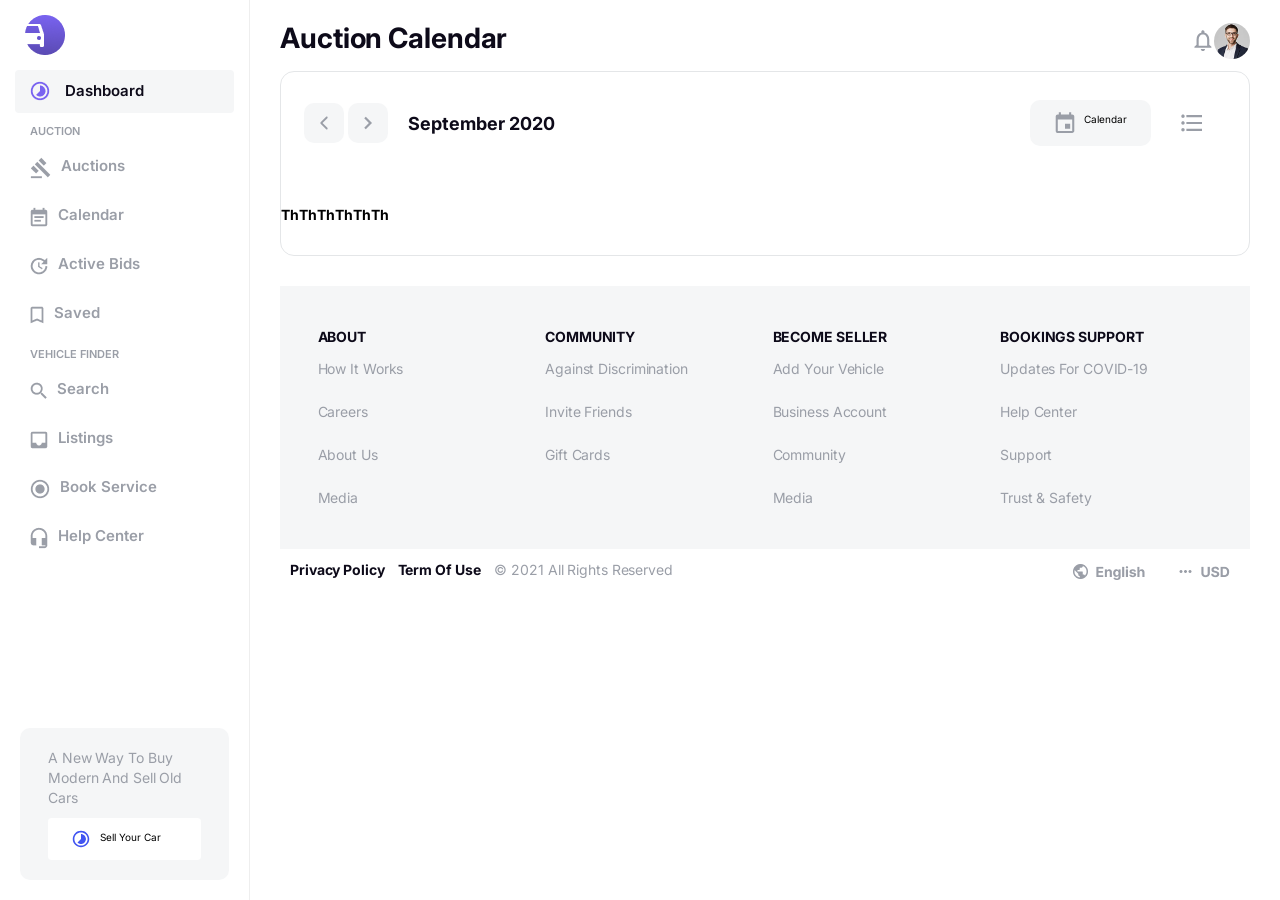
==== auction-calendar.html @ c1a76fe0 "update" ====
<!DOCTYPE html>
<html lang="en">
	<head>
		<meta charset="utf-8" />
		<meta content="width=device-width, initial-scale=1.0" name="viewport" />

		<title></title>
		<meta content="" name="description" />
		<meta content="" name="keywords" />

		<!-- Favicons -->
		<link href="assets/img/favicon.png" rel="icon" />
		<link href="assets/img/apple-touch-icon.png" rel="apple-touch-icon" />

		<!-- Google Fonts -->
		<link href="https://fonts.gstatic.com" rel="preconnect" />
		<link
			href="https://fonts.googleapis.com/css?family=Open+Sans:300,300i,400,400i,600,600i,700,700i|Nunito:300,300i,400,400i,600,600i,700,700i|Poppins:300,300i,400,400i,500,500i,600,600i,700,700i"
			rel="stylesheet"
		/>

		<!-- Vendor CSS Files -->
		<link href="assets/vendor/bootstrap/css/bootstrap.min.css" rel="stylesheet" />
		<link href="assets/vendor/bootstrap-icons/bootstrap-icons.css" rel="stylesheet" />
		<link rel="stylesheet" href="assets/css/utilities.css" />
		<link href="assets/css/style.css" rel="stylesheet" />
		<link rel="stylesheet" href="assets/css/calendar.css" />
		<link rel="stylesheet" href="assets/css/responsive.css" />
	</head>

	<body class="auction-calendar-page page">
		<!-- ======= sidebar ======= -->

		<aside id="sidebar" class="sidebar position-absolute">
			<button class="btn-close-sidebar">
				<svg class="icon icon-clear"><use xlink:href="assets/img/icons.svg#icon-clear"></use></svg>
			</button>
			<ul class="sidebar-nav" id="sidebar-nav">
				<li class="nav-item">
					<img class="mb-3 ms-3" src="assets/img/logo.png" alt="" />
				</li>

				<li class="nav-item">
					<a class="nav-link" href="index.html">
						<img src="assets/img/1.png" alt="" />
						<span class="dashBoard">Dashboard</span>
					</a>
				</li>
				<!-- End Dashboard Nav -->

				<li class="nav-heading">Auction</li>

				<li class="nav-item">
					<a
						class="nav-link collapsed"
						data-bs-target="#components-nav"
						data-bs-toggle="collapse"
						href="#"
					>
						<i><img src="assets/img/2.png" alt="" /></i><span>Auctions</span>
					</a>
				</li>
				<!-- End Components Nav -->

				<li class="nav-item">
					<a
						class="nav-link collapsed"
						data-bs-target="#forms-nav"
						data-bs-toggle="collapse"
						href="#"
					>
						<i><img src="assets/img/3.png" alt="" /></i><span>calendar</span>
					</a>
				</li>
				<!-- End Forms Nav -->

				<li class="nav-item">
					<a
						class="nav-link collapsed"
						data-bs-target="#tables-nav"
						data-bs-toggle="collapse"
						href="#"
					>
						<i><img src="assets/img/4.png" alt="" /></i><span>Active Bids</span>
					</a>
				</li>
				<!-- End Tables Nav -->

				<li class="nav-item">
					<a
						class="nav-link collapsed"
						data-bs-target="#icons-nav"
						data-bs-toggle="collapse"
						href="#"
					>
						<i><img src="assets/img/5.png" alt="" /></i><span>Saved</span>
					</a>
				</li>
				<!-- End Icons Nav -->

				<li class="nav-heading">Vehicle finder</li>

				<li class="nav-item">
					<a class="nav-link collapsed" href="">
						<i><img src="assets/img/6.png" alt="" /></i>
						<span>Search </span>
					</a>
				</li>
				<!-- End Profile Page Nav -->

				<li class="nav-item">
					<a class="nav-link collapsed" href="">
						<i><img src="assets/img/8.png" alt="" /></i>
						<span>Listings</span>
					</a>
				</li>
				<!-- End Listing Page Nav -->

				<li class="nav-item">
					<a class="nav-link collapsed" href="">
						<i><img src="assets/img/9.png" alt="" /></i>
						<span>Book Service</span>
					</a>
				</li>
				<!-- End Book Service Page Nav -->

				<li class="nav-item">
					<a class="nav-link collapsed" href="">
						<i><img src="assets/img/10.png" alt="" /></i>
						<span>Help Center</span>
					</a>
				</li>
				<!-- End Register Page Nav -->
			</ul>

			<div class="sell-car-box">
				<p class="text">A new way to buy modern and sell old cars</p>
				<a href="#" class="btn btn-sell-car d-flex">
					<svg class="icon"><use xlink:href="assets/img/icons.svg#icon-icon"></use></svg>
					<span>sell your car</span>
				</a>
			</div>
		</aside>
		<!-- End Sidebar-->

		<main id="main" class="main">
			<div class="pagetitle d-flex justify-content-between align-items-center">
				<div>
					<h1>Auction Calendar</h1>
				</div>

				<div class="d-flex align-items-center">
					<div class="notification">
						<svg class="icon">
							<use xlink:href="assets/img/icons.svg#icon-Bell-Icon"></use>
						</svg>
						<span class=""></span>
					</div>
					<div class="Profile">
						<img src="assets/img/profile-img.jpg" alt="" />
					</div>
				</div>
			</div>
			<!-- End Page Title -->

			<!-- auction calendar -->
			<section class="auction-calendar calendar">
				<!-- calendar header -->
				<div class="calendar-header flex-between">
					<div class="calendar-header-left d-flex align-items-center gx-3">
						<div class="switch-months-btns">
							<button class="btn btn-swith-months">
								<svg class="icon">
									<use xlink:href="assets/img/icons.svg#icon-chevron-left"></use>
								</svg>
							</button>
							<button class="btn btn-swith-months">
								<svg class="icon">
									<use xlink:href="assets/img/icons.svg#icon-cheveron-right"></use>
								</svg>
							</button>
						</div>
						<div class="month-name">September <span class="year">2020</span></div>
					</div>

					<div class="calendar-header-right d-flex align-items-center">
						<button class="btn btn-switch-calendar d-flex">
							<svg class="icon">
								<use xlink:href="assets/img/icons.svg#icon-calendar"></use>
							</svg>
							<span>calendar</span>
						</button>
						<button class="btn btn-list">
							<svg class="icon">
								<use xlink:href="assets/img/icons.svg#icon-list"></use>
							</svg>
						</button>
					</div>
				</div>
				<!-- calendar body -->
				<div class="calendar-list px-5 d-none">
					<!-- nav -->
					<div
						class="calendar-item calendar-nav d-flex justify-content-between align-items-center py-5"
					>
						<div class="calendar-search first-col">
							<form action="#" class="form">
								<button class="btn">
									<svg class="icon icon-search1">
										<use xlink:href="assets/img/icons.svg#icon-search"></use>
									</svg>
								</button>
								<input type="text" placeholder="Type to search ..." class="input" />
							</form>
						</div>
						<div class="calendar-state d-flex align-items-center">
							<div class="arrow-btns d-flex flex-column align-items-center">
								<button class="btn">
									<svg class="icon icon-keyboard_arrow_up">
										<use xlink:href="assets/img/icons.svg#icon-keyboard_arrow_up"></use>
									</svg>
								</button>
								<button class="btn">
									<svg class="icon icon-keyboard_arrow_up">
										<use xlink:href="assets/img/icons.svg#icon-keyboard_arrow_down"></use>
									</svg>
								</button>
							</div>
							<span>State</span>
						</div>

						<div class="calendar-state d-flex align-items-center">
							<div class="arrow-btns d-flex flex-column align-items-center">
								<button class="btn">
									<svg class="icon icon-keyboard_arrow_up">
										<use xlink:href="assets/img/icons.svg#icon-keyboard_arrow_up"></use>
									</svg>
								</button>
								<button class="btn">
									<svg class="icon icon-keyboard_arrow_up">
										<use xlink:href="assets/img/icons.svg#icon-keyboard_arrow_down"></use>
									</svg>
								</button>
							</div>
							<span>Region</span>
						</div>

						<div class="calendar-state d-flex align-items-center">
							<div class="arrow-btns d-flex flex-column align-items-center">
								<button class="btn">
									<svg class="icon icon-keyboard_arrow_up">
										<use xlink:href="assets/img/icons.svg#icon-keyboard_arrow_up"></use>
									</svg>
								</button>
								<button class="btn">
									<svg class="icon icon-keyboard_arrow_up">
										<use xlink:href="assets/img/icons.svg#icon-keyboard_arrow_down"></use>
									</svg>
								</button>
							</div>
							<span>Vehicles</span>
						</div>

						<div class="calendar-state d-flex align-items-center">
							<div class="arrow-btns d-flex flex-column align-items-center">
								<button class="btn">
									<svg class="icon icon-keyboard_arrow_up">
										<use xlink:href="assets/img/icons.svg#icon-keyboard_arrow_up"></use>
									</svg>
								</button>
								<button class="btn">
									<svg class="icon icon-keyboard_arrow_up">
										<use xlink:href="assets/img/icons.svg#icon-keyboard_arrow_down"></use>
									</svg>
								</button>
							</div>
							<span>Time</span>
						</div>

						<div class="calendar-state d-flex align-items-center">
							<div class="arrow-btns d-flex flex-column align-items-center">
								<button class="btn">
									<svg class="icon icon-keyboard_arrow_up">
										<use xlink:href="assets/img/icons.svg#icon-keyboard_arrow_up"></use>
									</svg>
								</button>
								<button class="btn">
									<svg class="icon icon-keyboard_arrow_up">
										<use xlink:href="assets/img/icons.svg#icon-keyboard_arrow_down"></use>
									</svg>
								</button>
							</div>
							<span>date</span>
						</div>

						<div class="calendar-state d-flex align-items-center">
							<div class="arrow-btns d-flex flex-column align-items-center">
								<button class="btn">
									<svg class="icon icon-keyboard_arrow_up">
										<use xlink:href="assets/img/icons.svg#icon-keyboard_arrow_up"></use>
									</svg>
								</button>
								<button class="btn">
									<svg class="icon icon-keyboard_arrow_up">
										<use xlink:href="assets/img/icons.svg#icon-keyboard_arrow_down"></use>
									</svg>
								</button>
							</div>
							<span>Status</span>
						</div>
					</div>

					<!-- item -->
					<div class="calendar-item d-flex justify-content-between align-items-center py-5">
						<div class="calendar-title first-col">Hartford</div>
						<div class="calendar-state">CT</div>
						<div class="calendar-region">New England</div>
						<div class="calendar-vehicles">132 Vehicles</div>
						<div class="calendar-time">10:00 Pm GST</div>
						<div class="calendar-date">01/18/2021</div>
						<div class="calendar-status">
							<span>Past</span>
							<button class="btn btn-dots">
								<svg class="icon icon-dots-three-horizontal">
									<use xlink:href="assets/img/icons.svg#icon-dots-three-horizontal"></use>
								</svg>
							</button>
						</div>
					</div>
					<!-- item -->
					<div class="calendar-item d-flex justify-content-between align-items-center py-5">
						<div class="calendar-title first-col">Washington</div>
						<div class="calendar-state">DC</div>
						<div class="calendar-region">Mid Atlantic</div>
						<div class="calendar-vehicles">456 Vehicles</div>
						<div class="calendar-time">10:00 Pm GST</div>
						<div class="calendar-date">01/21/2021</div>
						<div class="calendar-status">
							<span>Past</span>
							<button class="btn btn-dots">
								<svg class="icon icon-dots-three-horizontal">
									<use xlink:href="assets/img/icons.svg#icon-dots-three-horizontal"></use>
								</svg>
							</button>
						</div>
					</div>

					<!-- item -->
					<div class="calendar-item d-flex justify-content-between align-items-center py-5">
						<div class="calendar-title first-col">Seaford</div>
						<div class="calendar-state">DE</div>
						<div class="calendar-region">Mid Atlantic</div>
						<div class="calendar-vehicles">45 Vehicles</div>
						<div class="calendar-time">10:00 Pm GST</div>
						<div class="calendar-date">01/22/2021</div>
						<div class="calendar-status">
							<span>live</span>
							<button class="btn btn-dots">
								<svg class="icon icon-dots-three-horizontal">
									<use xlink:href="assets/img/icons.svg#icon-dots-three-horizontal"></use>
								</svg>
							</button>
						</div>
					</div>

					<!-- item -->
					<div class="calendar-item d-flex justify-content-between align-items-center py-5">
						<div class="calendar-title first-col">Miami North</div>
						<div class="calendar-state">FL</div>
						<div class="calendar-region">Florida South</div>
						<div class="calendar-vehicles">189 Vehicles</div>
						<div class="calendar-time">10:00 Pm GST</div>
						<div class="calendar-date">01/23/2021</div>
						<div class="calendar-status">
							<span>upcoming</span>
							<button class="btn btn-dots">
								<svg class="icon icon-dots-three-horizontal">
									<use xlink:href="assets/img/icons.svg#icon-dots-three-horizontal"></use>
								</svg>
							</button>
						</div>
					</div>

					<!-- item -->
					<div class="calendar-item d-flex justify-content-between align-items-center py-5">
						<div class="calendar-title first-col">Ocala</div>
						<div class="calendar-state">FL</div>
						<div class="calendar-region">Florida South</div>
						<div class="calendar-vehicles">189 Vehicles</div>
						<div class="calendar-time">10:00 Pm GST</div>
						<div class="calendar-date">01/23/2021</div>
						<div class="calendar-status">
							<span>upcoming</span>
							<button class="btn btn-dots">
								<svg class="icon icon-dots-three-horizontal">
									<use xlink:href="assets/img/icons.svg#icon-dots-three-horizontal"></use>
								</svg>
							</button>
						</div>
					</div>

					<!-- item -->
					<div class="calendar-item d-flex justify-content-between align-items-center py-5">
						<div class="calendar-title first-col">Atlanta South</div>
						<div class="calendar-state">GA</div>
						<div class="calendar-region">Georgia East</div>
						<div class="calendar-vehicles">174 Vehicles</div>
						<div class="calendar-time">10:00 Pm GST</div>
						<div class="calendar-date">01/23/2021</div>
						<div class="calendar-status">
							<span>upcoming</span>
							<button class="btn btn-dots">
								<svg class="icon icon-dots-three-horizontal">
									<use xlink:href="assets/img/icons.svg#icon-dots-three-horizontal"></use>
								</svg>
							</button>
						</div>
					</div>

					<!-- item -->
					<div class="calendar-item d-flex justify-content-between align-items-center py-5">
						<div class="calendar-title first-col">Atlanta West</div>
						<div class="calendar-state">GA</div>
						<div class="calendar-region">Georgia East</div>
						<div class="calendar-vehicles">234 Vehicles</div>
						<div class="calendar-time">10:00 Pm GST</div>
						<div class="calendar-date">01/24/2021</div>
						<div class="calendar-status">
							<span>upcoming</span>
							<button class="btn btn-dots">
								<svg class="icon icon-dots-three-horizontal">
									<use xlink:href="assets/img/icons.svg#icon-dots-three-horizontal"></use>
								</svg>
							</button>
						</div>
					</div>

					<!-- item -->
					<div class="calendar-item d-flex justify-content-between align-items-center py-5">
						<div class="calendar-title first-col">Indianapolis</div>
						<div class="calendar-state">IN</div>
						<div class="calendar-region">Indianapolis</div>
						<div class="calendar-vehicles">116 Vehicles</div>
						<div class="calendar-time">10:00 Pm GST</div>
						<div class="calendar-date">01/24/2021</div>
						<div class="calendar-status">
							<span>upcoming</span>
							<button class="btn btn-dots">
								<svg class="icon icon-dots-three-horizontal">
									<use xlink:href="assets/img/icons.svg#icon-dots-three-horizontal"></use>
								</svg>
							</button>
						</div>
					</div>
				</div>

				<table>
					<thead
						class="calendar-item calendar-nav d-flex justify-content-between align-items-center py-5"
					>
						<tr>
							<th>th</th>
							<th>th</th>
							<th>th</th>
							<th>th</th>
							<th>th</th>
							<th>th</th>
						</tr>
					</thead>
				</table>
			</section>
			<!-- auction calendar -->

			<!-- Remove the container if you want to extend the Footer to full width. -->
			<div class="mt-5">
				<!-- Footer -->
				<footer class="text-center text-lg-start text-white FooterArea">
					<!-- Section: Links  -->
					<section class="">
						<div class="container text-center text-md-start mt-5">
							<!-- Grid row -->
							<div class="row mt-3">
								<!-- Grid column -->
								<div class="col-md-3 col-lg-4 col-xl-3 mx-auto mb-4 FooterText">
									<!-- Content -->
									<h6 class="text-uppercase fw-bold About">About</h6>
									<p>
										<a href="#"> How it works</a>
									</p>
									<p>
										<a href="#">Careers</a>
									</p>
									<p>
										<a href="#">About us</a>
									</p>

									<p>
										<a href="#">Media</a>
									</p>
								</div>

								<!-- Grid column -->
								<div class="col-md-3 col-lg-4 col-xl-3 mx-auto mb-4 FooterText">
									<!-- Content -->
									<h6 class="text-uppercase fw-bold About">Community</h6>
									<p>
										<a href="#">Against Discrimination</a>
									</p>
									<p>
										<a href="#">Invite friends</a>
									</p>
									<p>
										<a href="#">Gift cards</a>
									</p>
								</div>

								<!-- Grid column -->

								<!-- Grid column -->
								<div class="col-md-3 col-lg-4 col-xl-3 mx-auto mb-4 FooterText">
									<!-- Content -->
									<h6 class="text-uppercase fw-bold About">Become seller</h6>
									<p>
										<a href="#">Add your vehicle</a>
									</p>
									<p>
										<a href="#">Business account</a>
									</p>
									<p>
										<a href="#">Community</a>
									</p>

									<p>
										<a href="#">Media</a>
									</p>
								</div>

								<!-- Grid column -->

								<!-- Grid column -->
								<div class="col-md-3 col-lg-4 col-xl-3 mx-auto mb-4 FooterText">
									<!-- Content -->
									<h6 class="text-uppercase fw-bold About">Bookings support</h6>
									<p>
										<a href="#">Updates for COVID-19</a>
									</p>
									<p>
										<a href="#">Help Center</a>
									</p>
									<p>
										<a href="#">Support</a>
									</p>

									<p>
										<a href="#">Trust & Safety</a>
									</p>
								</div>

								<!-- Grid column -->
							</div>
							<!-- Grid row -->
						</div>
					</section>
					<!-- Section: Links  -->
				</footer>
				<!-- Copyright -->
				<div class="FooterTextArea">
					<div class="TermText">
						<p>
							<a href="#" class="Privacy">Privacy Policy </a>
							<a href="#" class="Term">Term of Use</a>
							<span class="reserved"> © 2021 All rights reserved</span>
						</p>
					</div>

					<div class="ms-auto">
						<img src="assets/img/Language.png" alt="" />
						<img src="assets/img/Currency.png" alt="" class="ms-2" />
					</div>
				</div>
				<!-- Copyright -->
				<!-- Footer -->
			</div>
		</main>
		<!-- End #main -->

		<!-- overlay -->
		<div class="overlay"></div>
		<!-- mbl nav bar start -->
		<nav class="mblNav">
			<ul class="mblNav-list">
				<li class="mblNav-item">
					<a href="#" class="mblNav-link active">
						<svg class="icon icon-icon">
							<use xlink:href="assets/img/icons.svg#icon-icon"></use>
						</svg>
					</a>
				</li>
				<li class="mblNav-item">
					<a href="#" class="mblNav-link">
						<svg class="icon icon-icon">
							<use xlink:href="assets/img/icons.svg#icon-icon-1"></use>
						</svg>
					</a>
				</li>
				<li class="mblNav-item">
					<a href="#" class="mblNav-link">
						<svg class="icon icon-icon">
							<use xlink:href="assets/img/icons.svg#icon-icon-2"></use>
						</svg>
					</a>
				</li>
				<li class="mblNav-item">
					<a href="#" class="mblNav-link">
						<svg class="icon icon-icon">
							<use xlink:href="assets/img/icons.svg#icon-icon-3"></use>
						</svg>
					</a>
				</li>
				<li class="mblNav-item sidebar-toggle-btn">
					<a href="#" class="mblNav-link">
						<svg class="icon icon-icon">
							<use xlink:href="assets/img/icons.svg#icon-icon-4"></use>
						</svg>
					</a>
				</li>
			</ul>
		</nav>
		<!-- mbl nav bar end -->

		<script src="assets/vendor/bootstrap/js/bootstrap.bundle.min.js"></script>

		<!-- Template Main JS File -->
		<script src="assets/js/main.js"></script>
	</body>
</html>
---- assets/css/utilities.css ----
:root {
	scroll-behavior: smooth;
	--color-white: #fff;
	--color-black: #000;
	--color-primary: #4154f1;
	--color-secondary: #717ff5;
	--color-tirtiary: #7963f0;
}

/* ========================== */
/* base */
/* ========================== */

* {
	margin: 0px;
	padding: 0px;
	font-family: 'Inter', sans-serif !important;
	text-transform: capitalize;
	text-decoration: none;
	list-style-type: none;
}

html {
	font-size: 62.5%;
}

body {
	font-family: 'Inter', sans-serif !important;
	font-size: 1.4rem;
	overflow-x: hidden;
	background-color: var(--color-white);
	color: var(--color-black);
}

/* ========================== */
/* utilities */
/* ========================== */

.card-title {
	font-family: 'Inter';
	font-style: normal;
	font-weight: 700;
	font-size: 22px !important;
	line-height: 3.2rem;
	letter-spacing: -0.0916667px;
	color: #0d0a19;
}

.dashboard-page .card-title {
	font-size: 1.6rem !important;
}

.input,
button {
	background-color: transparent;
	border: none;
	outline: none;
}

.flex-between {
	display: flex;
	align-items: center;
	justify-content: space-between;
}
.flex-center {
	display: flex;
	align-items: center;
	justify-content: center;
}

.btn {
	padding: 1.2rem 2.4rem;
	background-color: var(--color-white);
	color: var(--color-black);
	border: none;
	outline: none;
	transition: all 0.3s;
}

.text {
	font-family: 'Inter';
	font-style: normal;
	font-weight: 400;
	font-size: 1.4rem;
	line-height: 2rem;
	letter-spacing: -0.1px;
	color: #9a9ea7;
}

h4 {
	font-family: 'Inter';
	font-style: normal;
	font-weight: 700;
	font-size: 2.2rem;
	line-height: 3.2rem;
	letter-spacing: -0.0916667px;
	color: #0d0a19;
}

a {
	color: var(--color-primary);
	text-decoration: none;
	transition: all 0.3s;
}

a:hover {
	color: var(--color-secondary);
	text-decoration: none;
}

.icon {
	height: 2.2rem;
	width: 2.2rem;
	fill: #9a9ea7;
}
---- assets/css/style.css ----
@import url('https://fonts.googleapis.com/css2?family=Inter:wght@100;200;300;400;500;600;700;800;900&family=Montserrat:ital,wght@0,100;0,200;0,300;0,400;0,500;0,600;0,700;0,800;0,900;1,100;1,200;1,300;1,400;1,500;1,600;1,700;1,800;1,900&family=Nunito+Sans:ital,wght@0,200;0,300;0,400;0,600;0,700;0,800;0,900;1,200;1,300;1,400;1,600;1,700;1,800;1,900&family=Nuosu+SIL&family=Red+Hat+Display:ital,wght@0,300;0,400;0,500;0,600;0,700;0,800;0,900;1,300;1,400;1,500;1,600;1,700;1,800;1,900&display=swap');

* {
	margin: 0px;
	padding: 0px;
	font-family: 'Inter', sans-serif !important;
	text-transform: capitalize;
	text-decoration: none;
	list-style-type: none;
}
:root {
	scroll-behavior: smooth;
	--color-white: #fff;
	--color-black: #000;
	--color-primary: #4154f1;
	--color-secondary: #717ff5;
	--color-tirtiary: #7963f0;
}

.page {
	display: grid;
	grid-template-columns: 25rem 1fr;
}

.dashBoard {
	color: #0d0a19;
	margin-left: 15px;
}
#main {
	transition: all 0.3s;
	padding: 20px 30px;
	grid-column: 2/-1;
}

/* footer {
	display: none;
} */

/*--------------------------------------------------------------
# Page Title
--------------------------------------------------------------*/
.pagetitle {
	margin-bottom: 10px;
}

.pagetitle h1 {
	font-style: normal;
	font-weight: 700;
	font-size: 28px;
	line-height: 36px;
	letter-spacing: -0.1px;
	color: #0d0a19;
}

/*--------------------------------------------------------------
# Back to top button
--------------------------------------------------------------*/
.back-to-top {
	position: fixed;
	visibility: hidden;
	opacity: 0;
	right: 15px;
	bottom: 15px;
	z-index: 99999;
	background: #4154f1;
	width: 40px;
	height: 40px;
	border-radius: 4px;
	transition: all 0.4s;
}

.back-to-top i {
	font-size: 24px;
	color: #fff;
	line-height: 0;
}

.back-to-top:hover {
	background: #6776f4;
	color: #fff;
}

.back-to-top.active {
	visibility: visible;
	opacity: 1;
}

/*--------------------------------------------------------------
# Override some default Bootstrap stylings
--------------------------------------------------------------*/
/* Dropdown menus */
.dropdown-menu {
	border-radius: 4px;
	padding: 10px 0;
	-webkit-animation-name: dropdown-animate;
	animation-name: dropdown-animate;
	-webkit-animation-duration: 0.2s;
	animation-duration: 0.2s;
	-webkit-animation-fill-mode: both;
	animation-fill-mode: both;
	border: 0;
	box-shadow: 0 5px 30px 0 rgba(82, 63, 105, 0.2);
}

.dropdown-menu .dropdown-header,
.dropdown-menu .dropdown-footer {
	text-align: center;
	font-size: 15px;
	padding: 10px 25px;
}

.dropdown-menu .dropdown-footer a {
	color: #444444;
	text-decoration: underline;
}

.dropdown-menu .dropdown-footer a:hover {
	text-decoration: none;
}

.dropdown-menu .dropdown-divider {
	color: #a5c5fe;
	margin: 0;
}

.dropdown-menu .dropdown-item {
	font-size: 14px;
	padding: 10px 15px;
	transition: 0.3s;
}

.dropdown-menu .dropdown-item i {
	margin-right: 10px;
	font-size: 18px;
	line-height: 0;
}

.dropdown-menu .dropdown-item:hover {
	background-color: #f6f9ff;
}
.header .toggle-sidebar-btn {
	display: block;
}
@media (min-width: 768px) {
	.header .toggle-sidebar-btn {
		display: none !important;
	}
	.dropdown-menu-arrow::before {
		content: '';
		width: 13px;
		height: 13px;
		background: #fff;
		position: absolute;
		top: -7px;
		right: 20px;
		transform: rotate(45deg);
		border-top: 1px solid #eaedf1;
		border-left: 1px solid #eaedf1;
	}
}

@-webkit-keyframes dropdown-animate {
	0% {
		opacity: 0;
	}

	100% {
		opacity: 1;
	}

	0% {
		opacity: 0;
	}
}

@keyframes dropdown-animate {
	0% {
		opacity: 0;
	}

	100% {
		opacity: 1;
	}

	0% {
		opacity: 0;
	}
}

/* Light Backgrounds */
.bg-primary-light {
	background-color: #cfe2ff;
	border-color: #cfe2ff;
}

.bg-secondary-light {
	background-color: #e2e3e5;
	border-color: #e2e3e5;
}

.bg-success-light {
	background-color: #d1e7dd;
	border-color: #d1e7dd;
}

.bg-danger-light {
	background-color: #f8d7da;
	border-color: #f8d7da;
}

.bg-warning-light {
	background-color: #fff3cd;
	border-color: #fff3cd;
}

.bg-info-light {
	background-color: #cff4fc;
	border-color: #cff4fc;
}

.bg-dark-light {
	background-color: #d3d3d4;
	border-color: #d3d3d4;
}

/* Card */
.card {
	margin-bottom: 0px;
	border: none;
	border-radius: 5px;
}

.card-header,
.card-footer {
	border-color: #ebeef4;
	background-color: #fff;
	color: #798eb3;
	padding: 15px;
}

.card-title {
	padding: 20px 0 15px 0;
	font-family: 'Inter';
	font-style: normal;
	font-weight: 700;
	font-size: 16px;
	line-height: 24px;
	color: #0d0a19;
}

.card-title span {
	color: #899bbd;
	font-size: 14px;
	font-weight: 400;
}

.card-body {
	padding: 0 20px 20px 20px;
}

.card-img-overlay {
	background-color: rgba(255, 255, 255, 0.6);
}

/* Alerts */
.alert-heading {
	font-weight: 500;
	font-family: 'Poppins', sans-serif;
	font-size: 20px;
}

/* Close Button */
.btn-close {
	background-size: 25%;
}

.btn-close:focus {
	outline: 0;
	box-shadow: none;
}

/* Accordion */
.accordion-item {
	border: 1px solid #ebeef4;
}

.accordion-button:focus {
	outline: 0;
	box-shadow: none;
}

.accordion-button:not(.collapsed) {
	color: #012970;
	background-color: #f6f9ff;
}

.accordion-flush .accordion-button {
	padding: 15px 0;
	background: none;
	border: 0;
}

.accordion-flush .accordion-button:not(.collapsed) {
	box-shadow: none;
	color: #4154f1;
}

.accordion-flush .accordion-body {
	padding: 0 0 15px 0;
	color: #3e4f6f;
	font-size: 15px;
}

/* Breadcrumbs */
.breadcrumb {
	font-size: 14px;
	font-family: 'Nunito', sans-serif;
	color: #899bbd;
	font-weight: 600;
}

.breadcrumb a {
	color: #899bbd;
	transition: 0.3s;
}

.breadcrumb a:hover {
	color: #51678f;
}

.breadcrumb .breadcrumb-item::before {
	color: #899bbd;
}

.breadcrumb .active {
	color: #51678f;
	font-weight: 600;
}

/* Bordered Tabs */
.nav-tabs-bordered {
	border-bottom: 2px solid #ebeef4;
}

.nav-tabs-bordered .nav-link {
	margin-bottom: -2px;
	border: none;
	color: #2c384e;
}

.nav-tabs-bordered .nav-link:hover,
.nav-tabs-bordered .nav-link:focus {
	color: #4154f1;
}

.nav-tabs-bordered .nav-link.active {
	background-color: #fff;
	color: #4154f1;
	border-bottom: 2px solid #4154f1;
}

/*--------------------------------------------------------------
# Header
--------------------------------------------------------------*/
.logo {
	line-height: 1;
}

@media (min-width: 1200px) {
	.logo {
		width: 280px;
	}
}

.logo img {
	max-height: 26px;
	margin-right: 6px;
}

.logo span {
	font-size: 26px;
	font-weight: 700;
	color: #012970;
	font-family: 'Nunito', sans-serif;
}

.header {
	transition: all 0.5s;
	z-index: 997;
	/* height: 60px; */
	/* box-shadow: 0px 2px 20px rgb(1 41 112 / 10%); */
	/* background-color: #fff; */
	padding-left: 20px;
}

.header .toggle-sidebar-btn {
	font-size: 32px;
	padding-left: 10px;
	cursor: pointer;
	color: #012970;
}

.header .search-bar {
	min-width: 360px;
	padding: 0 20px;
}

@media (max-width: 1199px) {
	.header .search-bar {
		position: fixed;
		top: 50px;
		left: 0;
		right: 0;
		padding: 20px;
		box-shadow: 0px 0px 15px 0px rgba(1, 41, 112, 0.1);
		background: white;
		z-index: 9999;
		transition: 0.3s;
		visibility: hidden;
		opacity: 0;
	}

	.header .search-bar-show {
		top: 60px;
		visibility: visible;
		opacity: 1;
	}
}

.header .search-form {
	width: 100%;
}

.header .search-form input {
	border: 0;
	font-size: 14px;
	color: #012970;
	border: 1px solid rgba(1, 41, 112, 0.2);
	padding: 7px 38px 7px 8px;
	border-radius: 3px;
	transition: 0.3s;
	width: 100%;
}

.header .search-form input:focus,
.header .search-form input:hover {
	outline: none;
	box-shadow: 0 0 10px 0 rgba(1, 41, 112, 0.15);
	border: 1px solid rgba(1, 41, 112, 0.3);
}

.header .search-form button {
	border: 0;
	padding: 0;
	margin-left: -30px;
	background: none;
}

.header .search-form button i {
	color: #012970;
}

/*--------------------------------------------------------------
# Header Nav
--------------------------------------------------------------*/
.header-nav ul {
	list-style: none;
}

.header-nav > ul {
	margin: 0;
	padding: 0;
}

.header-nav .nav-icon {
	font-size: 22px;
	color: #012970;
	margin-right: 25px;
	position: relative;
}

.header-nav .nav-profile {
	color: #012970;
}

.header-nav .nav-profile img {
	max-height: 36px;
}

.header-nav .nav-profile span {
	font-size: 14px;
	font-weight: 600;
}
.Profile img {
	max-height: 36px;
	border-radius: 50%;
}

.header-nav .badge-number {
	position: absolute;
	inset: -2px -5px auto auto;
	font-weight: normal;
	font-size: 12px;
	padding: 3px 6px;
}

.header-nav .notifications {
	inset: 8px -15px auto auto !important;
}

.header-nav .notifications .notification-item {
	display: flex;
	align-items: center;
	padding: 15px 10px;
	transition: 0.3s;
}

.header-nav .notifications .notification-item i {
	margin: 0 20px 0 10px;
	font-size: 24px;
}

.header-nav .notifications .notification-item h4 {
	font-size: 16px;
	font-weight: 600;
	margin-bottom: 5px;
}

.header-nav .notifications .notification-item p {
	font-size: 13px;
	margin-bottom: 3px;
	color: #919191;
}

.header-nav .notifications .notification-item:hover {
	background-color: #f6f9ff;
}

.header-nav .messages {
	inset: 8px -15px auto auto !important;
}

.header-nav .messages .message-item {
	padding: 15px 10px;
	transition: 0.3s;
}

.header-nav .messages .message-item a {
	display: flex;
}

.header-nav .messages .message-item img {
	margin: 0 20px 0 10px;
	max-height: 40px;
}

.header-nav .messages .message-item h4 {
	font-size: 16px;
	font-weight: 600;
	margin-bottom: 5px;
	color: #444444;
}

.header-nav .messages .message-item p {
	font-size: 13px;
	margin-bottom: 3px;
	color: #919191;
}

.header-nav .messages .message-item:hover {
	background-color: #f6f9ff;
}

.header-nav .profile {
	min-width: 240px;
	padding-bottom: 0;
	top: 8px !important;
}

.header-nav .profile .dropdown-header h6 {
	font-size: 18px;
	margin-bottom: 0;
	font-weight: 600;
	color: #444444;
}

.header-nav .profile .dropdown-header span {
	font-size: 14px;
}

.header-nav .profile .dropdown-item {
	font-size: 14px;
	padding: 10px 15px;
	transition: 0.3s;
}

.header-nav .profile .dropdown-item i {
	margin-right: 10px;
	font-size: 18px;
	line-height: 0;
}

.header-nav .profile .dropdown-item:hover {
	background-color: #f6f9ff;
}

/*--------------------------------------------------------------
# Sidebar
--------------------------------------------------------------*/
.sidebar {
	max-width: 25rem;
	width: 100%;
	grid-column: 1/2;
	z-index: 996;
	transition: all 0.3s;
	padding: 15px;
	min-height: 100vh;
	border-right: 1px solid #eeeeee !important;
	background-color: var(--color-white);
	position: relative;
}

.sidebar::-webkit-scrollbar {
	width: 5px;
	height: 8px;
	background-color: #fff;
}

.sidebar::-webkit-scrollbar-thumb {
	background-color: #aab7cf;
}

.sidebar-nav {
	padding: 0;
	margin: 0;
	list-style: none;
}

.sidebar-nav li {
	padding: 0;
	margin: 0;
	list-style: none;
}

.sidebar-nav .nav-item {
	margin-bottom: 5px;
}

.sidebar-nav .nav-heading {
	font-size: 11px;
	text-transform: uppercase;
	color: #9a9ea7;
	font-weight: 600;
	margin: 10px 0 5px 15px;
}

.sidebar-nav .nav-link {
	display: flex;
	align-items: center;
	font-size: 15px;
	font-weight: 600;
	color: #4154f1;
	transition: 0.3;
	background: #f5f6f7;
	padding: 10px 15px;
	border-radius: 4px;
}

.sidebar-nav .nav-link i {
	font-size: 16px;
	margin-right: 10px;
	color: #4154f1;
}

.sidebar-nav .nav-link.collapsed {
	color: #9a9ea7;
	background: #fff;
}

.sidebar-nav .nav-link.collapsed i {
	color: #899bbd;
}

.sidebar-nav .nav-link:hover {
	color: #0d0a19;
	background: #f5f6f7;
}

.sidebar-nav .nav-link:hover i {
	color: #4154f1;
}

.sidebar-nav .nav-link .bi-chevron-down {
	margin-right: 0;
	transition: transform 0.2s ease-in-out;
}

.sidebar-nav .nav-link:not(.collapsed) .bi-chevron-down {
	transform: rotate(180deg);
}

.sidebar-nav .nav-content {
	padding: 5px 0 0 0;
	margin: 0;
	list-style: none;
}

.sidebar-nav .nav-content a {
	display: flex;
	align-items: center;
	font-size: 14px;
	font-weight: 600;
	color: #012970;
	transition: 0.3;
	padding: 10px 0 10px 40px;
	transition: 0.3s;
}

.sidebar-nav .nav-content a i {
	font-size: 6px;
	margin-right: 8px;
	line-height: 0;
	border-radius: 50%;
}

.sidebar-nav .nav-content a:hover,
.sidebar-nav .nav-content a.active {
	color: #4154f1;
}

.sidebar-nav .nav-content a.active i {
	background-color: #4154f1;
}

.btn-close-sidebar {
	display: none;
	position: absolute;
	top: 2rem;
	right: 2rem;
	background-color: transparent;
	border: none;
	outline: none;
}

.btn-close-sidebar .icon {
	height: 3rem;
	width: 3rem;
}

/*--------------------------------------------------------------
# toggle sidebar
--------------------------------------------------------------*/

.toggle-sidebar .sidebar {
	transform: translate(0);
}

/*--------------------------------------------------------------
# toggle sidebar
--------------------------------------------------------------*/

.overlay {
	position: fixed;
	top: 0;
	left: 0;
	width: 100%;
	height: 100vh;
	background-color: rgba(0, 0, 0, 0.32);
	z-index: 10;
	transform: translateX(-100%);
	display: none;
}

.toggle-sidebar .overlay {
	transform: translateX(0);
}

.mblNav {
	position: fixed;
	bottom: 0;
	left: 0;
	width: 100%;
	background-color: var(--color-white);
	padding: 2.8rem;
	border-radius: 16px 16px 0px 0px;
	box-shadow: 0px -6px 20px rgba(13, 10, 25, 0.1);
	/* border-radius: 16px 16px 0px 0px; */
	display: none;
}

.mblNav-list {
	display: flex;
	justify-content: space-between;
	align-items: center;
	list-style-type: none;
}
.mblNav-item {
}
.mblNav-link {
	text-decoration: none;
	background: #f5f6f7;
	border-radius: 10px;
	padding: 1.3rem;
}
.mblNav-link .icon {
	height: 2.2rem;
	width: 2.2rem;
	fill: #9a9ea7;
}

.mblNav-link.active .icon {
	fill: var(--color-primary);
}

/*--------------------------------------------------------------
# Dashboard
--------------------------------------------------------------*/
/* Filter dropdown */
.dashboard .filter {
	position: absolute;
	right: 0px;
	top: 15px;
}

.dashboard .filter .icon {
	color: #aab7cf;
	padding-right: 20px;
	padding-bottom: 5px;
	transition: 0.3s;
	font-size: 16px;
}
.filter span {
	margin-right: 10px;
	margin-top: 5px;
	margin-left: 5px;
	font-family: 'Inter';
	font-style: normal;
	font-weight: 700;
	font-size: 12px;
	line-height: 18px;
	letter-spacing: -0.1px;
	color: #9a9ea7;
}

.dashboard .filter .icon:hover,
.dashboard .filter .icon:focus {
	color: #4154f1;
}

.dashboard .filter .dropdown-header {
	padding: 8px 15px;
}

.dashboard .filter .dropdown-header h6 {
	text-transform: uppercase;
	font-size: 14px;
	font-weight: 600;
	letter-spacing: 1px;
	color: #aab7cf;
	margin-bottom: 0;
	padding: 0;
}

.dashboard .filter .dropdown-item {
	padding: 8px 15px;
}

/* Info Cards */
.dashboard .info-card {
	padding-bottom: 10px;
}

.dashboard .info-card h6 {
	font-size: 28px;
	color: #012970;
	font-weight: 700;
	margin: 0;
	padding: 0;
}

.dashboard .card-icon {
	font-size: 32px;
	line-height: 0;
	width: 64px;
	height: 64px;
	flex-shrink: 0;
	flex-grow: 0;
}

.dashboard .sales-card .card-icon {
	color: #4154f1;
	background: #f6f6fe;
}

.dashboard .revenue-card .card-icon {
	color: #2eca6a;
	background: #e0f8e9;
}

.dashboard .customers-card .card-icon {
	color: #ff771d;
	background: #ffecdf;
}

/* Activity */
.dashboard .activity {
	font-size: 14px;
}

.dashboard .activity .activity-item .activite-label {
	color: #888;
	position: relative;
	flex-shrink: 0;
	flex-grow: 0;
	min-width: 64px;
}

.dashboard .activity .activity-item .activite-label::before {
	content: '';
	position: absolute;
	right: -11px;
	width: 4px;
	top: 0;
	bottom: 0;
	background-color: #eceefe;
}

.dashboard .activity .activity-item .activity-badge {
	margin-top: 3px;
	z-index: 1;
	font-size: 11px;
	line-height: 0;
	border-radius: 50%;
	flex-shrink: 0;
	border: 3px solid #fff;
	flex-grow: 0;
}

.dashboard .activity .activity-item .activity-content {
	padding-left: 10px;
	padding-bottom: 20px;
}

.dashboard .activity .activity-item:first-child .activite-label::before {
	top: 5px;
}

.dashboard .activity .activity-item:last-child .activity-content {
	padding-bottom: 0;
}

/* News & Updates */
.dashboard .news .post-item + .post-item {
	margin-top: 15px;
}

.dashboard .news img {
	width: 80px;
	float: left;
	border-radius: 5px;
}

.dashboard .news h4 {
	font-size: 15px;
	margin-left: 95px;
	font-weight: bold;
	margin-bottom: 5px;
}

.dashboard .news h4 a {
	color: #012970;
	transition: 0.3s;
}

.dashboard .news h4 a:hover {
	color: #4154f1;
}

.dashboard .news p {
	font-size: 14px;
	color: #777777;
	margin-left: 95px;
}

/* Recent Sales */
.dashboard .recent-sales {
	font-size: 14px;
}

.dashboard .recent-sales .table thead {
	background: #f6f6fe;
}

.dashboard .recent-sales .table thead th {
	border: 0;
}

.dashboard .recent-sales .dataTable-top {
	padding: 0 0 10px 0;
}

.dashboard .recent-sales .dataTable-bottom {
	padding: 10px 0 0 0;
}

/* Top Selling */
.dashboard .top-selling {
	font-size: 14px;
}

.dashboard .top-selling .table thead {
	background: #f6f6fe;
}

.dashboard .top-selling .table thead th {
	border: 0;
}

.dashboard .top-selling .table tbody td {
	vertical-align: middle;
}

.dashboard .top-selling img {
	border-radius: 5px;
	max-width: 60px;
}

/*--------------------------------------------------------------
# Icons list page
--------------------------------------------------------------*/
.iconslist {
	display: grid;
	max-width: 100%;
	grid-template-columns: repeat(auto-fit, minmax(180px, 1fr));
	gap: 1.25rem;
	padding-top: 15px;
}

.iconslist .icon {
	background-color: #fff;
	border-radius: 0.25rem;
	text-align: center;
	color: #012970;
	padding: 15px 0;
}

.iconslist i {
	margin: 0.25rem;
	font-size: 2.5rem;
}

.iconslist .label {
	font-family: var(--bs-font-monospace);
	display: inline-block;
	width: 100%;
	overflow: hidden;
	padding: 0.25rem;
	font-size: 12px;
	text-overflow: ellipsis;
	white-space: nowrap;
	color: #666;
}

/*--------------------------------------------------------------
# Profie Page
--------------------------------------------------------------*/
.profile .profile-card img {
	max-width: 120px;
}

.profile .profile-card h2 {
	font-size: 24px;
	font-weight: 700;
	color: #2c384e;
	margin: 10px 0 0 0;
}

.profile .profile-card h3 {
	font-size: 18px;
}

.profile .profile-card .social-links a {
	font-size: 20px;
	display: inline-block;
	color: rgba(1, 41, 112, 0.5);
	line-height: 0;
	margin-right: 10px;
	transition: 0.3s;
}

.profile .profile-card .social-links a:hover {
	color: #012970;
}

.profile .profile-overview .row {
	margin-bottom: 20px;
	font-size: 15px;
}

.profile .profile-overview .card-title {
	color: #012970;
}

.profile .profile-overview .label {
	font-weight: 600;
	color: rgba(1, 41, 112, 0.6);
}

.profile .profile-edit label {
	font-weight: 600;
	color: rgba(1, 41, 112, 0.6);
}

.profile .profile-edit img {
	max-width: 120px;
}

/*--------------------------------------------------------------
# F.A.Q Page
--------------------------------------------------------------*/
.faq .basic h6 {
	font-size: 18px;
	font-weight: 600;
	color: #4154f1;
}

.faq .basic p {
	color: #6980aa;
}

/*--------------------------------------------------------------
# Contact
--------------------------------------------------------------*/
.contact .info-box {
	padding: 28px 30px;
}

.contact .info-box i {
	font-size: 38px;
	line-height: 0;
	color: #4154f1;
}

.contact .info-box h3 {
	font-size: 20px;
	color: #012970;
	font-weight: 700;
	margin: 20px 0 10px 0;
}

.contact .info-box p {
	padding: 0;
	line-height: 24px;
	font-size: 14px;
	margin-bottom: 0;
}

.contact .php-email-form .error-message {
	display: none;
	color: #fff;
	background: #ed3c0d;
	text-align: left;
	padding: 15px;
	margin-bottom: 24px;
	font-weight: 600;
}

.contact .php-email-form .sent-message {
	display: none;
	color: #fff;
	background: #18d26e;
	text-align: center;
	padding: 15px;
	margin-bottom: 24px;
	font-weight: 600;
}

.contact .php-email-form .loading {
	display: none;
	background: #fff;
	text-align: center;
	padding: 15px;
	margin-bottom: 24px;
}

.contact .php-email-form .loading:before {
	content: '';
	display: inline-block;
	border-radius: 50%;
	width: 24px;
	height: 24px;
	margin: 0 10px -6px 0;
	border: 3px solid #18d26e;
	border-top-color: #eee;
	-webkit-animation: animate-loading 1s linear infinite;
	animation: animate-loading 1s linear infinite;
}

.contact .php-email-form input,
.contact .php-email-form textarea {
	border-radius: 0;
	box-shadow: none;
	font-size: 14px;
	border-radius: 0;
}

.contact .php-email-form input:focus,
.contact .php-email-form textarea:focus {
	border-color: #4154f1;
}

.contact .php-email-form input {
	padding: 10px 15px;
}

.contact .php-email-form textarea {
	padding: 12px 15px;
}

.contact .php-email-form button[type='submit'] {
	background: #4154f1;
	border: 0;
	padding: 10px 30px;
	color: #fff;
	transition: 0.4s;
	border-radius: 4px;
}

.contact .php-email-form button[type='submit']:hover {
	background: #5969f3;
}

@-webkit-keyframes animate-loading {
	0% {
		transform: rotate(0deg);
	}

	100% {
		transform: rotate(360deg);
	}
}

@keyframes animate-loading {
	0% {
		transform: rotate(0deg);
	}

	100% {
		transform: rotate(360deg);
	}
}

/*--------------------------------------------------------------
# Error 404
--------------------------------------------------------------*/
.error-404 {
	padding: 30px;
}

.error-404 h1 {
	font-size: 180px;
	font-weight: 700;
	color: #4154f1;
	margin-bottom: 0;
	line-height: 150px;
}

.error-404 h2 {
	font-size: 24px;
	font-weight: 700;
	color: #012970;
	margin-bottom: 30px;
}

.error-404 .btn {
	background: #51678f;
	color: #fff;
	padding: 8px 30px;
}

.error-404 .btn:hover {
	background: #3e4f6f;
}

@media (min-width: 992px) {
	.error-404 img {
		max-width: 50%;
	}
}

/*--------------------------------------------------------------
# Footer
--------------------------------------------------------------*/
.footer {
	padding: 20px 0;
	font-size: 14px;
	transition: all 0.3s;
	border-top: 1px solid #cddfff;
}

.footer .copyright {
	text-align: center;
	color: #012970;
}

.footer .credits {
	padding-top: 5px;
	text-align: center;
	font-size: 13px;
	color: #012970;
}

.dashBoardImages {
	background-position: center;
	background-repeat: no-repeat;
	background-size: cover;
	/* border-radius: 4px; */
	/* opacity: 0.75; */
	/* background: #7963F0;
/*  */
	border-radius: 8px;
	background-image: url('../img/header-bg-2.jpg');
	/* mix-blend-mode: luminosity; */
}
.dashBoardImages h1 {
	font-family: 'Inter';
	font-style: normal;
	font-weight: 700;
	font-size: 24px;
	line-height: 32px;
	color: #ffffff;
}
.dashBoardImages p {
	font-family: 'Inter';
	font-style: normal;
	font-weight: 400;
	font-size: 14px;
	line-height: 21px;
	letter-spacing: -0.1px;
	color: #ffffff;
}
.SomePadding {
	padding: 20px;
}

.dashBoardImages button {
	background: #0d0a19;
	border-radius: 10px;
	color: #fff;
	padding: 7px 15px;
}

.AuctionsP {
	font-family: 'Inter';
	font-style: normal;
	font-weight: 700;
	font-size: 16px;
	line-height: 24px;
	color: #0d0a19;
}
.performance {
	margin-top: 40px;
	display: flex;
}
.Last7 {
	margin-right: 10px;
	margin-top: 5px;
	margin-left: 5px;
	font-family: 'Inter';
	font-style: normal;
	font-weight: 700;
	font-size: 12px;
	line-height: 18px;
	letter-spacing: -0.1px;
	color: #9a9ea7;
}

.CarBox {
	display: flex;
	height: 75px;
}

.carViews {
	display: flex;
}
.carPhoto {
	border-radius: 4px;
	margin-right: 15px;
	margin-top: 15px;
}
.carPhoto1 {
	border-radius: 4px;
	margin-right: 15px;
	margin-top: 15px;
}
.carPhoto1 img {
	background-color: #f5f6f7;
	padding: 8px 10px;
}

.carText {
	font-family: 'Inter';
	font-style: normal;
	font-weight: 400;
	font-size: 14px;
	line-height: 21px;
	letter-spacing: -0.1px;
	margin-top: 15px;
	color: #0d0a19;
}
.MoreViews h4 {
	font-family: 'Inter';
	font-style: normal;
	font-weight: 700;
	font-size: 14px;
	line-height: 21px;
	text-align: right;
	letter-spacing: -0.1px;
	margin-top: 15px;
	color: #0d0a19;
}
.MoreViews p {
	font-family: 'Inter';
	font-style: normal;
	font-weight: 400;
	font-size: 12px;
	line-height: 18px;
	text-align: right;
	letter-spacing: -0.1px;
	margin-top: 15px;
	color: #9a9ea7;
}
.CarBox {
	/* width: 95%;
  margin: auto; */
	background: #ffffff;
	box-shadow: 0px 3px 4px rgba(153, 155, 168, 0.15);
	border-radius: 6px;
	padding: 0px 10px;
}

.Hr {
	background-color: #eeeeee;
}
.Day {
	font-family: 'Inter';
	font-style: normal;
	font-weight: 400;
	font-size: 12px;
	line-height: 18px;
	letter-spacing: -0.1px;
	color: #9a9ea7;
}

/* chart  */
.chartMenu {
	width: 10vw;
	height: 10px;
	background: #1a1a1a;
	color: rgba(255, 26, 104, 1);
}
.chartMenu p {
	padding: 10px;
	font-size: 20px;
}
.chartCard {
	width: 100vw;
	height: calc(100vh - 40px);
	background: rgba(255, 26, 104, 0.2);
	display: flex;
	align-items: center;
	justify-content: center;
}
.chartBox {
	max-width: 500px;
	width: 100%;
}

/* footer  area  */

.FooterArea {
	background-color: #f5f6f7;
	padding: 10px 30px;
	/* margin-left: -51px;
	width: 1100px; */
	width: 100% !important;
}

.About {
	font-family: 'Inter';
	font-style: normal;
	font-weight: 700;
	font-size: 14px;
	line-height: 21px;
	letter-spacing: -0.1px;
	color: #0d0a19;
}
.FooterText a {
	font-family: 'Inter';
	font-style: normal;
	font-weight: 400;
	font-size: 14px;
	line-height: 33px;
	letter-spacing: -0.1px;
	color: #9a9ea7 !important;
}
.Privacy {
	font-family: 'Inter';
	font-style: normal;
	font-weight: 700;
	font-size: 14px;
	line-height: 21px;
	letter-spacing: -0.1px;
	color: #0d0a19;
}
.Term {
	font-family: 'Inter';
	font-style: normal;
	font-weight: 700;
	font-size: 14px;
	line-height: 21px;
	letter-spacing: -0.1px;
	color: #0d0a19;
	margin-left: 10px;
}
.reserved {
	font-family: 'Inter';
	font-style: normal;
	font-weight: 400;
	font-size: 14px;
	line-height: 21px;
	letter-spacing: -0.1px;
	color: #9a9ea7;
	margin-left: 10px;
}
.FooterTextArea {
	display: flex;
	background-color: #fff;
	padding: 0px 10px;
}
.TermText {
	margin-top: 10px;
}

.sell-car-box {
	padding: 2rem 2.8rem;
	background-color: #f5f6f7;
	border-radius: 1rem;
	position: absolute;
	bottom: 0;
	left: 0;
	margin: 2rem;
}
.sell-car-box .icon {
	height: 1.8rem;
	width: 1.8rem;
	fill: var(--color-primary);
}

.btn-sell-car {
	gap: 1rem;
}
---- assets/css/calendar.css ----
@import url('https://fonts.googleapis.com/css2?family=Inter:wght@100;200;300;400;500;600;700;800;900&family=Montserrat:ital,wght@0,100;0,200;0,300;0,400;0,500;0,600;0,700;0,800;0,900;1,100;1,200;1,300;1,400;1,500;1,600;1,700;1,800;1,900&family=Nunito+Sans:ital,wght@0,200;0,300;0,400;0,600;0,700;0,800;0,900;1,200;1,300;1,400;1,600;1,700;1,800;1,900&family=Nuosu+SIL&family=Red+Hat+Display:ital,wght@0,300;0,400;0,500;0,600;0,700;0,800;0,900;1,300;1,400;1,500;1,600;1,700;1,800;1,900&display=swap');

/* ==================== */
/* base */
/* ==================== */

:root {
	scroll-behavior: smooth;
	--color-white: #fff;
	--color-black: #000;
	--color-primary: #4154f1;
	--color-secondary: #717ff5;
}

/* ==================== */
/* calendar */
/* ==================== */

.calendar {
	border: 1px solid #e4e6e8;
	border-radius: 1.4rem;
}
.calendar-header {
	padding: 2.8rem 2.3rem;
}
.calendar-header-left {
	gap: 2rem;
}

.calendar .btn-swith-months {
	background-color: #f5f6f7;
	height: 4rem;
	width: 4rem;
	border-radius: 1rem;
	padding: 0;
}
.calendar .month-name {
	font-weight: 700;
	font-size: 1.8rem;
	line-height: 2.7rem;
	color: #0d0a19;
}
.calendar-header-right {
	gap: 0.5rem;
}
.calendar .btn {
	background: #f5f6f7;
	border-radius: 1rem;
}
.calendar .btn-switch-calendar {
	gap: 0.8rem;
}
.calendar .btn-list {
	background-color: transparent;
}

.calendar-item {
	justify-items: start;
	align-content: start;
}
.calendar-item .first-col {
	width: 20%;
}

.calendar-nav .btn {
	background-color: transparent;
	padding: 0;
	padding-right: 1rem;
}
.calendar-nav .icon {
	height: 1.8rem;
	width: 1.8rem;
}

.arrow-btns {
	margin-right: 1rem;
}

.arrow-btns .btn {
	padding: 0;
}
.calendar-item {
	gap: 2rem;
}

.btn-dots {
	padding: 0;
	margin-left: 1rem;
	background-color: transparent !important;
}

.calendar-item div {
	color: #0d0a19;
	font-weight: 700;
	font-size: 1.4rem;
	line-height: 2rem;
}
.calendar-list {
}
.calendar-list {
}
.calendar-list {
}
.calendar-list {
}
.calendar-list {
}
.calendar-list {
}
.calendar-list {
}
.calendar-list {
}
---- assets/css/responsive.css ----
/* ============================ */
/* 1,082px */
/* ============================ */
@media (max-width: 67.625em) {
	.CarBox {
		display: flex;
		height: auto;
	}
}

/* ============================ */
/* 992px */
/* ============================ */
@media (max-width: 62em) {
	html {
		font-size: 56%;
	}
	.page {
		grid-template-columns: repeat(1, 1fr);
	}

	#main {
		transition: all 0.3s;
		padding: 12px 14px;
		margin-bottom: 8rem;
	}

	.sidebar {
		position: fixed;
		top: 0;
		left: 0;
		bottom: 0;
		max-width: 100vw !important;
		width: 50%;
		height: 100vh;
		transform: translate(-100%);
	}

	.mblNav {
		display: block;
	}

	.btn-close-sidebar {
		display: block;
	}

	.overlay {
		display: block;
	}
}

/* ============================ */
/* 768px */
/* ============================ */
@media (max-width: 48em) {
	html {
		font-size: 52%;
	}

	.discussion-item {
		flex-direction: column;
		justify-content: start !important;
		align-items: start !important;
	}

	.discussion-right {
		margin-left: 6rem;
	}
}

/* ============================ */
/* 576px */
/* ============================ */
@media (max-width: 36em) {
	html {
		font-size: 48%;
	}
	.sidebar {
		max-width: 100vw !important;
		width: 100vw !important;
	}
}
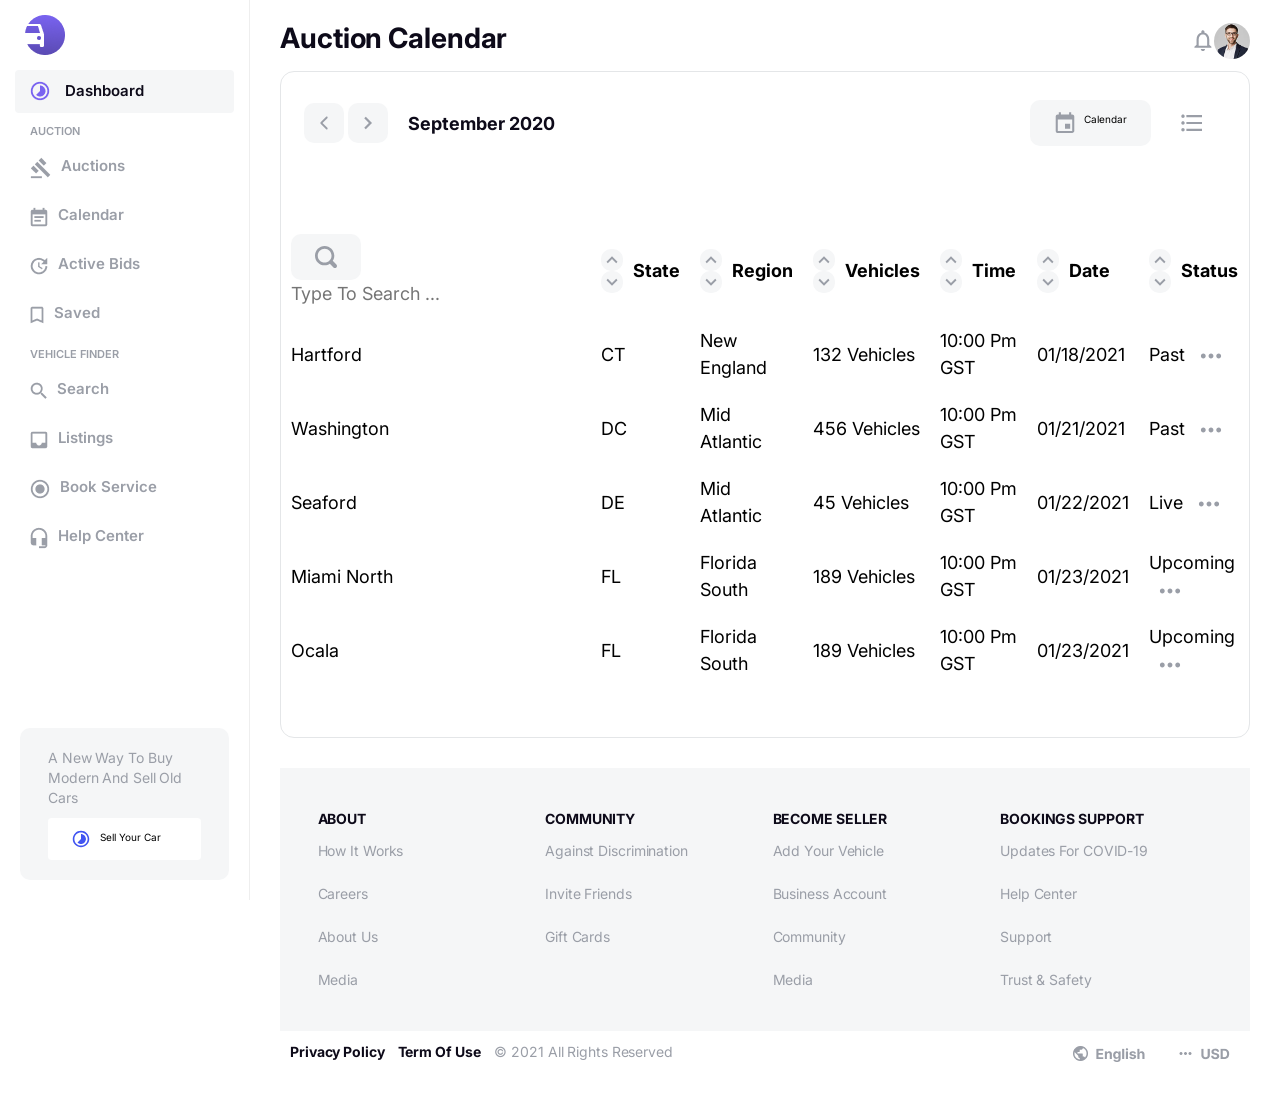
==== commit e0f46a35: "update" ====
--- a/auction-calendar.html
+++ b/auction-calendar.html
@@ -455,18 +455,220 @@
 				</div>
 
 				<table>
-					<thead
-						class="calendar-item calendar-nav d-flex justify-content-between align-items-center py-5"
-					>
+					<thead>
 						<tr>
-							<th>th</th>
-							<th>th</th>
-							<th>th</th>
-							<th>th</th>
-							<th>th</th>
-							<th>th</th>
+							<th>
+								<div class="calendar-search first-col">
+									<form action="#" class="form">
+										<button class="btn">
+											<svg class="icon icon-search1">
+												<use xlink:href="assets/img/icons.svg#icon-search"></use>
+											</svg>
+										</button>
+										<input type="text" placeholder="Type to search ..." class="input" />
+									</form>
+								</div>
+							</th>
+							<th>
+								<div class="calendar-state d-flex align-items-center">
+									<div class="arrow-btns d-flex flex-column align-items-center">
+										<button class="btn">
+											<svg class="icon icon-keyboard_arrow_up">
+												<use xlink:href="assets/img/icons.svg#icon-keyboard_arrow_up"></use>
+											</svg>
+										</button>
+										<button class="btn">
+											<svg class="icon icon-keyboard_arrow_up">
+												<use xlink:href="assets/img/icons.svg#icon-keyboard_arrow_down"></use>
+											</svg>
+										</button>
+									</div>
+									<span>State</span>
+								</div>
+							</th>
+							<th>
+								<div class="calendar-state d-flex align-items-center">
+									<div class="arrow-btns d-flex flex-column align-items-center">
+										<button class="btn">
+											<svg class="icon icon-keyboard_arrow_up">
+												<use xlink:href="assets/img/icons.svg#icon-keyboard_arrow_up"></use>
+											</svg>
+										</button>
+										<button class="btn">
+											<svg class="icon icon-keyboard_arrow_up">
+												<use xlink:href="assets/img/icons.svg#icon-keyboard_arrow_down"></use>
+											</svg>
+										</button>
+									</div>
+									<span>Region</span>
+								</div>
+							</th>
+							<th>
+								<div class="calendar-state d-flex align-items-center">
+									<div class="arrow-btns d-flex flex-column align-items-center">
+										<button class="btn">
+											<svg class="icon icon-keyboard_arrow_up">
+												<use xlink:href="assets/img/icons.svg#icon-keyboard_arrow_up"></use>
+											</svg>
+										</button>
+										<button class="btn">
+											<svg class="icon icon-keyboard_arrow_up">
+												<use xlink:href="assets/img/icons.svg#icon-keyboard_arrow_down"></use>
+											</svg>
+										</button>
+									</div>
+									<span>Vehicles</span>
+								</div>
+							</th>
+							<th>
+								<div class="calendar-state d-flex align-items-center">
+									<div class="arrow-btns d-flex flex-column align-items-center">
+										<button class="btn">
+											<svg class="icon icon-keyboard_arrow_up">
+												<use xlink:href="assets/img/icons.svg#icon-keyboard_arrow_up"></use>
+											</svg>
+										</button>
+										<button class="btn">
+											<svg class="icon icon-keyboard_arrow_up">
+												<use xlink:href="assets/img/icons.svg#icon-keyboard_arrow_down"></use>
+											</svg>
+										</button>
+									</div>
+									<span>Time</span>
+								</div>
+							</th>
+							<th>
+								<div class="calendar-state d-flex align-items-center">
+									<div class="arrow-btns d-flex flex-column align-items-center">
+										<button class="btn">
+											<svg class="icon icon-keyboard_arrow_up">
+												<use xlink:href="assets/img/icons.svg#icon-keyboard_arrow_up"></use>
+											</svg>
+										</button>
+										<button class="btn">
+											<svg class="icon icon-keyboard_arrow_up">
+												<use xlink:href="assets/img/icons.svg#icon-keyboard_arrow_down"></use>
+											</svg>
+										</button>
+									</div>
+									<span>date</span>
+								</div>
+							</th>
+							<th>
+								<div class="calendar-state d-flex align-items-center">
+									<div class="arrow-btns d-flex flex-column align-items-center">
+										<button class="btn">
+											<svg class="icon icon-keyboard_arrow_up">
+												<use xlink:href="assets/img/icons.svg#icon-keyboard_arrow_up"></use>
+											</svg>
+										</button>
+										<button class="btn">
+											<svg class="icon icon-keyboard_arrow_up">
+												<use xlink:href="assets/img/icons.svg#icon-keyboard_arrow_down"></use>
+											</svg>
+										</button>
+									</div>
+									<span>Status</span>
+								</div>
+							</th>
 						</tr>
 					</thead>
+					<tbody>
+						<tr>
+							<td data-column="First Name"><div class="calendar-title first-col">Hartford</div></td>
+							<td data-column="Last Name"><div class="calendar-state">CT</div></td>
+							<td data-column="Job Title"><div class="calendar-region">New England</div></td>
+							<td data-column="Twitter"><div class="calendar-vehicles">132 Vehicles</div></td>
+							<td data-column="Twitter"><div class="calendar-time">10:00 Pm GST</div></td>
+							<td data-column="Twitter"><div class="calendar-date">01/18/2021</div></td>
+							<td data-column="Twitter">
+								<div class="calendar-status">
+									<span>Past</span>
+									<button class="btn btn-dots">
+										<svg class="icon icon-dots-three-horizontal">
+											<use xlink:href="assets/img/icons.svg#icon-dots-three-horizontal"></use>
+										</svg>
+									</button>
+								</div>
+							</td>
+						</tr>
+						<tr>
+							<td data-column="First Name">
+								<div class="calendar-title first-col">Washington</div>
+							</td>
+							<td data-column="Last Name"><div class="calendar-state">DC</div></td>
+							<td data-column="Job Title"><div class="calendar-region">Mid Atlantic</div></td>
+							<td data-column="Twitter"><div class="calendar-vehicles">456 Vehicles</div></td>
+							<td data-column="Twitter"><div class="calendar-time">10:00 Pm GST</div></td>
+							<td data-column="Twitter"><div class="calendar-date">01/21/2021</div></td>
+							<td data-column="Twitter">
+								<div class="calendar-status">
+									<span>Past</span>
+									<button class="btn btn-dots">
+										<svg class="icon icon-dots-three-horizontal">
+											<use xlink:href="assets/img/icons.svg#icon-dots-three-horizontal"></use>
+										</svg>
+									</button>
+								</div>
+							</td>
+						</tr>
+						<tr>
+							<td data-column="First Name"><div class="calendar-title first-col">Seaford</div></td>
+							<td data-column="Last Name"><div class="calendar-state">DE</div></td>
+							<td data-column="Job Title"><div class="calendar-region">Mid Atlantic</div></td>
+							<td data-column="Twitter"><div class="calendar-vehicles">45 Vehicles</div></td>
+							<td data-column="Twitter"><div class="calendar-time">10:00 Pm GST</div></td>
+							<td data-column="Twitter"><div class="calendar-date">01/22/2021</div></td>
+							<td data-column="Twitter">
+								<div class="calendar-status">
+									<span>live</span>
+									<button class="btn btn-dots">
+										<svg class="icon icon-dots-three-horizontal">
+											<use xlink:href="assets/img/icons.svg#icon-dots-three-horizontal"></use>
+										</svg>
+									</button>
+								</div>
+							</td>
+						</tr>
+						<tr>
+							<td data-column="First Name">
+								<div class="calendar-title first-col">Miami North</div>
+							</td>
+							<td data-column="Last Name"><div class="calendar-state">FL</div></td>
+							<td data-column="Job Title"><div class="calendar-region">Florida South</div></td>
+							<td data-column="Twitter"><div class="calendar-vehicles">189 Vehicles</div></td>
+							<td data-column="Twitter"><div class="calendar-time">10:00 Pm GST</div></td>
+							<td data-column="Twitter"><div class="calendar-date">01/23/2021</div></td>
+							<td data-column="Twitter">
+								<div class="calendar-status">
+									<span>upcoming</span>
+									<button class="btn btn-dots">
+										<svg class="icon icon-dots-three-horizontal">
+											<use xlink:href="assets/img/icons.svg#icon-dots-three-horizontal"></use>
+										</svg>
+									</button>
+								</div>
+							</td>
+						</tr>
+						<tr>
+							<td data-column="First Name"><div class="calendar-title first-col">Ocala</div></td>
+							<td data-column="Last Name"><div class="calendar-state">FL</div></td>
+							<td data-column="Job Title"><div class="calendar-region">Florida South</div></td>
+							<td data-column="Twitter"><div class="calendar-vehicles">189 Vehicles</div></td>
+							<td data-column="Twitter"><div class="calendar-time">10:00 Pm GST</div></td>
+							<td data-column="Twitter"><div class="calendar-date">01/23/2021</div></td>
+							<td data-column="Twitter">
+								<div class="calendar-status">
+									<span>upcoming</span>
+									<button class="btn btn-dots">
+										<svg class="icon icon-dots-three-horizontal">
+											<use xlink:href="assets/img/icons.svg#icon-dots-three-horizontal"></use>
+										</svg>
+									</button>
+								</div>
+							</td>
+						</tr>
+					</tbody>
 				</table>
 			</section>
 			<!-- auction calendar -->
--- a/assets/css/calendar.css
+++ b/assets/css/calendar.css
@@ -111,3 +111,87 @@
 }
 .calendar-list {
 }
+
+/* table */
+
+table {
+	width: 100%;
+	border-collapse: collapse;
+	margin: 50px auto;
+}
+
+/* Zebra striping */
+/* tr:nth-of-type(odd) { 
+	background: #eee; 
+	} */
+
+th {
+	/* 	background: #3498db;  */
+	color: black;
+	font-weight: bold;
+}
+
+td,
+th {
+	padding: 10px;
+	/* 	border: 1px solid #ccc;  */
+	text-align: left;
+	font-size: 18px;
+}
+
+/* 
+Max width before this PARTICULAR table gets nasty
+This query will take effect for any screen smaller than 760px
+and also iPads specifically.
+*/
+@media only screen and (max-width: 760px),
+	(min-device-width: 768px) and (max-device-width: 1024px) {
+	table {
+		width: 100%;
+	}
+
+	/* Force table to not be like tables anymore */
+	table,
+	thead,
+	tbody,
+	th,
+	td,
+	tr {
+		display: block;
+	}
+
+	/* Hide table headers (but not display: none;, for accessibility) */
+	thead tr {
+		position: absolute;
+		top: -9999px;
+		left: -9999px;
+	}
+
+	tr {
+		border: 1px solid #ccc;
+	}
+
+	td {
+		/* Behave  like a "row" */
+		border: none;
+		border-bottom: 1px solid #eee;
+		position: relative;
+		padding-left: 50%;
+	}
+
+	td:before {
+		/* Now like a table header */
+		position: absolute;
+		/* Top/left values mimic padding */
+		top: 6px;
+		left: 6px;
+		width: 45%;
+		padding-right: 10px;
+		white-space: nowrap;
+		/* Label the data */
+		content: attr(data-column);
+
+		color: #000;
+		font-weight: bold;
+	}
+}
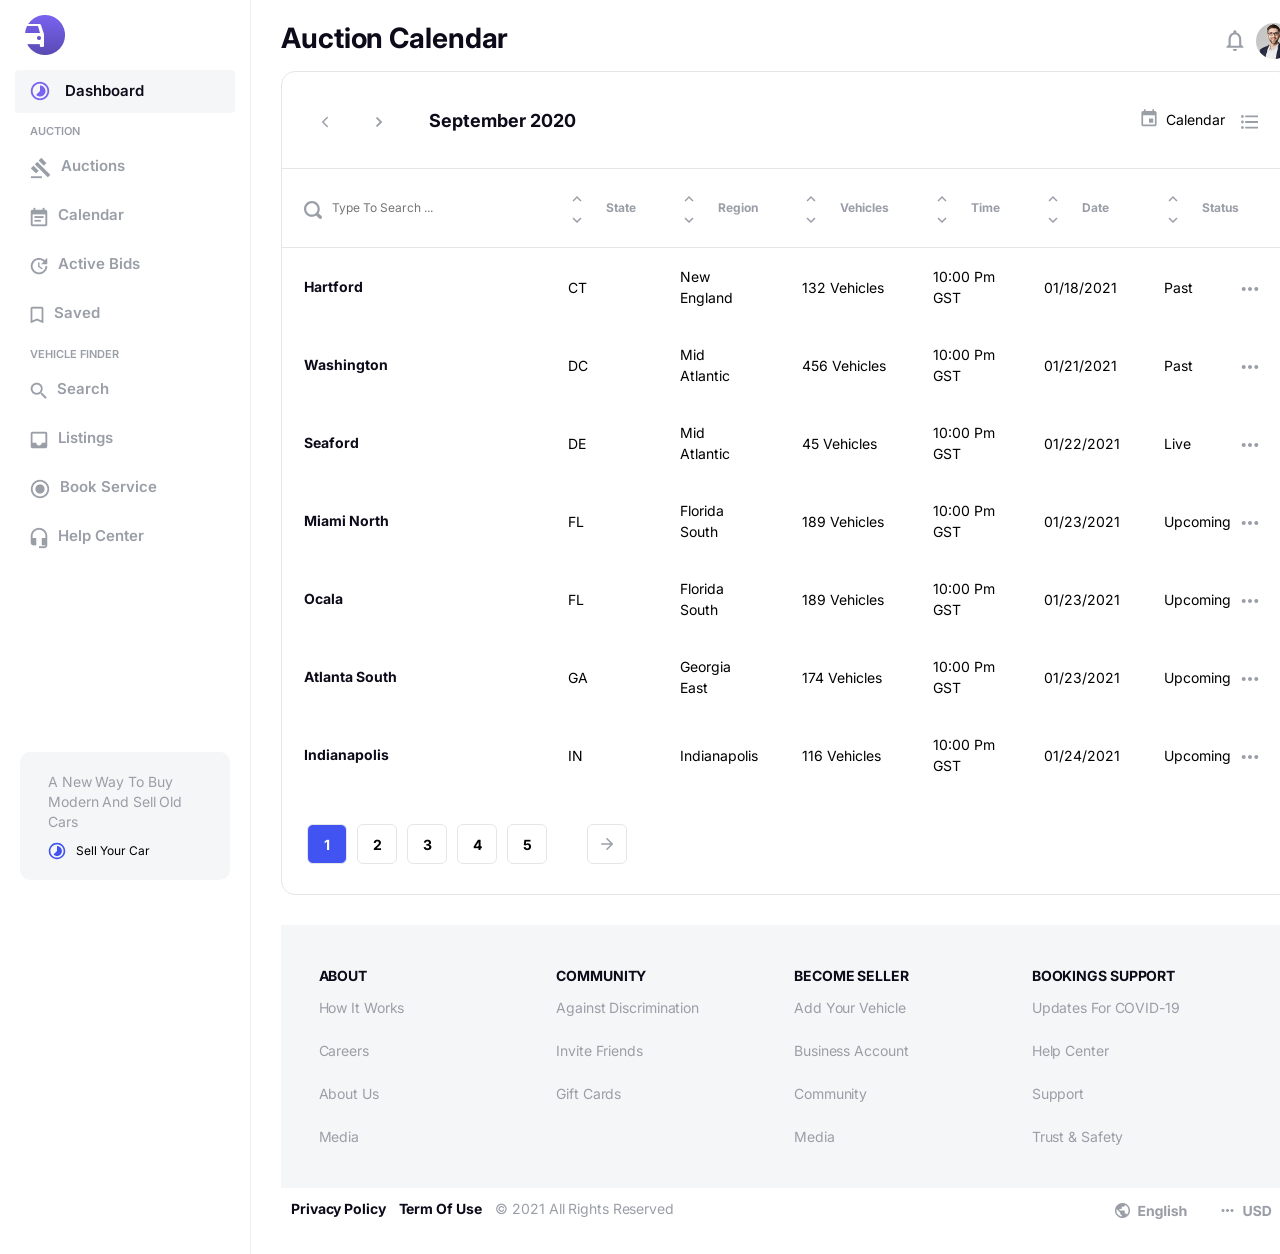
==== commit 938870c6: "update" ====
--- a/auction-calendar.html
+++ b/auction-calendar.html
@@ -144,7 +144,8 @@
 		<!-- End Sidebar-->
 
 		<main id="main" class="main">
-			<div class="pagetitle d-flex justify-content-between align-items-center">
+			<!-- start Page Title for big device -->
+			<div class="pagetitle d-flex justify-content-between align-items-center d-none d-sm-flex">
 				<div>
 					<h1>Auction Calendar</h1>
 				</div>
@@ -154,17 +155,36 @@
 						<svg class="icon">
 							<use xlink:href="assets/img/icons.svg#icon-Bell-Icon"></use>
 						</svg>
-						<span class=""></span>
 					</div>
 					<div class="Profile">
 						<img src="assets/img/profile-img.jpg" alt="" />
 					</div>
+				</div>
+			</div>
+
+			<!-- start Page Title for small device -->
+			<div class="pagetitle d-flex justify-content-between align-items-center d-sm-none">
+				<div>
+					<h1>Auction Calendar</h1>
+				</div>
+				<div class="calendar-header-right d-flex align-items-center">
+					<button class="btn btn-switch-calendar bg-gray-100 radius-10 flex-center">
+						<svg class="icon">
+							<use xlink:href="assets/img/icons.svg#icon-calendar"></use>
+						</svg>
+						<!-- <span>calendar</span> -->
+					</button>
+					<button class="btn btn-list bg-pink-100 radius-10 icon-white-100 flex-center">
+						<svg class="icon">
+							<use xlink:href="assets/img/icons.svg#icon-list"></use>
+						</svg>
+					</button>
 				</div>
 			</div>
 			<!-- End Page Title -->
 
-			<!-- auction calendar -->
-			<section class="auction-calendar calendar">
+			<!-- auction calendar for big device -->
+			<section class="auction-calendar calendar d-none d-sm-block">
 				<!-- calendar header -->
 				<div class="calendar-header flex-between">
 					<div class="calendar-header-left d-flex align-items-center gx-3">
@@ -198,268 +218,13 @@
 					</div>
 				</div>
 				<!-- calendar body -->
-				<div class="calendar-list px-5 d-none">
-					<!-- nav -->
-					<div
-						class="calendar-item calendar-nav d-flex justify-content-between align-items-center py-5"
-					>
-						<div class="calendar-search first-col">
-							<form action="#" class="form">
-								<button class="btn">
-									<svg class="icon icon-search1">
-										<use xlink:href="assets/img/icons.svg#icon-search"></use>
-									</svg>
-								</button>
-								<input type="text" placeholder="Type to search ..." class="input" />
-							</form>
-						</div>
-						<div class="calendar-state d-flex align-items-center">
-							<div class="arrow-btns d-flex flex-column align-items-center">
-								<button class="btn">
-									<svg class="icon icon-keyboard_arrow_up">
-										<use xlink:href="assets/img/icons.svg#icon-keyboard_arrow_up"></use>
-									</svg>
-								</button>
-								<button class="btn">
-									<svg class="icon icon-keyboard_arrow_up">
-										<use xlink:href="assets/img/icons.svg#icon-keyboard_arrow_down"></use>
-									</svg>
-								</button>
-							</div>
-							<span>State</span>
-						</div>
-
-						<div class="calendar-state d-flex align-items-center">
-							<div class="arrow-btns d-flex flex-column align-items-center">
-								<button class="btn">
-									<svg class="icon icon-keyboard_arrow_up">
-										<use xlink:href="assets/img/icons.svg#icon-keyboard_arrow_up"></use>
-									</svg>
-								</button>
-								<button class="btn">
-									<svg class="icon icon-keyboard_arrow_up">
-										<use xlink:href="assets/img/icons.svg#icon-keyboard_arrow_down"></use>
-									</svg>
-								</button>
-							</div>
-							<span>Region</span>
-						</div>
-
-						<div class="calendar-state d-flex align-items-center">
-							<div class="arrow-btns d-flex flex-column align-items-center">
-								<button class="btn">
-									<svg class="icon icon-keyboard_arrow_up">
-										<use xlink:href="assets/img/icons.svg#icon-keyboard_arrow_up"></use>
-									</svg>
-								</button>
-								<button class="btn">
-									<svg class="icon icon-keyboard_arrow_up">
-										<use xlink:href="assets/img/icons.svg#icon-keyboard_arrow_down"></use>
-									</svg>
-								</button>
-							</div>
-							<span>Vehicles</span>
-						</div>
-
-						<div class="calendar-state d-flex align-items-center">
-							<div class="arrow-btns d-flex flex-column align-items-center">
-								<button class="btn">
-									<svg class="icon icon-keyboard_arrow_up">
-										<use xlink:href="assets/img/icons.svg#icon-keyboard_arrow_up"></use>
-									</svg>
-								</button>
-								<button class="btn">
-									<svg class="icon icon-keyboard_arrow_up">
-										<use xlink:href="assets/img/icons.svg#icon-keyboard_arrow_down"></use>
-									</svg>
-								</button>
-							</div>
-							<span>Time</span>
-						</div>
-
-						<div class="calendar-state d-flex align-items-center">
-							<div class="arrow-btns d-flex flex-column align-items-center">
-								<button class="btn">
-									<svg class="icon icon-keyboard_arrow_up">
-										<use xlink:href="assets/img/icons.svg#icon-keyboard_arrow_up"></use>
-									</svg>
-								</button>
-								<button class="btn">
-									<svg class="icon icon-keyboard_arrow_up">
-										<use xlink:href="assets/img/icons.svg#icon-keyboard_arrow_down"></use>
-									</svg>
-								</button>
-							</div>
-							<span>date</span>
-						</div>
-
-						<div class="calendar-state d-flex align-items-center">
-							<div class="arrow-btns d-flex flex-column align-items-center">
-								<button class="btn">
-									<svg class="icon icon-keyboard_arrow_up">
-										<use xlink:href="assets/img/icons.svg#icon-keyboard_arrow_up"></use>
-									</svg>
-								</button>
-								<button class="btn">
-									<svg class="icon icon-keyboard_arrow_up">
-										<use xlink:href="assets/img/icons.svg#icon-keyboard_arrow_down"></use>
-									</svg>
-								</button>
-							</div>
-							<span>Status</span>
-						</div>
-					</div>
-
-					<!-- item -->
-					<div class="calendar-item d-flex justify-content-between align-items-center py-5">
-						<div class="calendar-title first-col">Hartford</div>
-						<div class="calendar-state">CT</div>
-						<div class="calendar-region">New England</div>
-						<div class="calendar-vehicles">132 Vehicles</div>
-						<div class="calendar-time">10:00 Pm GST</div>
-						<div class="calendar-date">01/18/2021</div>
-						<div class="calendar-status">
-							<span>Past</span>
-							<button class="btn btn-dots">
-								<svg class="icon icon-dots-three-horizontal">
-									<use xlink:href="assets/img/icons.svg#icon-dots-three-horizontal"></use>
-								</svg>
-							</button>
-						</div>
-					</div>
-					<!-- item -->
-					<div class="calendar-item d-flex justify-content-between align-items-center py-5">
-						<div class="calendar-title first-col">Washington</div>
-						<div class="calendar-state">DC</div>
-						<div class="calendar-region">Mid Atlantic</div>
-						<div class="calendar-vehicles">456 Vehicles</div>
-						<div class="calendar-time">10:00 Pm GST</div>
-						<div class="calendar-date">01/21/2021</div>
-						<div class="calendar-status">
-							<span>Past</span>
-							<button class="btn btn-dots">
-								<svg class="icon icon-dots-three-horizontal">
-									<use xlink:href="assets/img/icons.svg#icon-dots-three-horizontal"></use>
-								</svg>
-							</button>
-						</div>
-					</div>
-
-					<!-- item -->
-					<div class="calendar-item d-flex justify-content-between align-items-center py-5">
-						<div class="calendar-title first-col">Seaford</div>
-						<div class="calendar-state">DE</div>
-						<div class="calendar-region">Mid Atlantic</div>
-						<div class="calendar-vehicles">45 Vehicles</div>
-						<div class="calendar-time">10:00 Pm GST</div>
-						<div class="calendar-date">01/22/2021</div>
-						<div class="calendar-status">
-							<span>live</span>
-							<button class="btn btn-dots">
-								<svg class="icon icon-dots-three-horizontal">
-									<use xlink:href="assets/img/icons.svg#icon-dots-three-horizontal"></use>
-								</svg>
-							</button>
-						</div>
-					</div>
-
-					<!-- item -->
-					<div class="calendar-item d-flex justify-content-between align-items-center py-5">
-						<div class="calendar-title first-col">Miami North</div>
-						<div class="calendar-state">FL</div>
-						<div class="calendar-region">Florida South</div>
-						<div class="calendar-vehicles">189 Vehicles</div>
-						<div class="calendar-time">10:00 Pm GST</div>
-						<div class="calendar-date">01/23/2021</div>
-						<div class="calendar-status">
-							<span>upcoming</span>
-							<button class="btn btn-dots">
-								<svg class="icon icon-dots-three-horizontal">
-									<use xlink:href="assets/img/icons.svg#icon-dots-three-horizontal"></use>
-								</svg>
-							</button>
-						</div>
-					</div>
-
-					<!-- item -->
-					<div class="calendar-item d-flex justify-content-between align-items-center py-5">
-						<div class="calendar-title first-col">Ocala</div>
-						<div class="calendar-state">FL</div>
-						<div class="calendar-region">Florida South</div>
-						<div class="calendar-vehicles">189 Vehicles</div>
-						<div class="calendar-time">10:00 Pm GST</div>
-						<div class="calendar-date">01/23/2021</div>
-						<div class="calendar-status">
-							<span>upcoming</span>
-							<button class="btn btn-dots">
-								<svg class="icon icon-dots-three-horizontal">
-									<use xlink:href="assets/img/icons.svg#icon-dots-three-horizontal"></use>
-								</svg>
-							</button>
-						</div>
-					</div>
-
-					<!-- item -->
-					<div class="calendar-item d-flex justify-content-between align-items-center py-5">
-						<div class="calendar-title first-col">Atlanta South</div>
-						<div class="calendar-state">GA</div>
-						<div class="calendar-region">Georgia East</div>
-						<div class="calendar-vehicles">174 Vehicles</div>
-						<div class="calendar-time">10:00 Pm GST</div>
-						<div class="calendar-date">01/23/2021</div>
-						<div class="calendar-status">
-							<span>upcoming</span>
-							<button class="btn btn-dots">
-								<svg class="icon icon-dots-three-horizontal">
-									<use xlink:href="assets/img/icons.svg#icon-dots-three-horizontal"></use>
-								</svg>
-							</button>
-						</div>
-					</div>
-
-					<!-- item -->
-					<div class="calendar-item d-flex justify-content-between align-items-center py-5">
-						<div class="calendar-title first-col">Atlanta West</div>
-						<div class="calendar-state">GA</div>
-						<div class="calendar-region">Georgia East</div>
-						<div class="calendar-vehicles">234 Vehicles</div>
-						<div class="calendar-time">10:00 Pm GST</div>
-						<div class="calendar-date">01/24/2021</div>
-						<div class="calendar-status">
-							<span>upcoming</span>
-							<button class="btn btn-dots">
-								<svg class="icon icon-dots-three-horizontal">
-									<use xlink:href="assets/img/icons.svg#icon-dots-three-horizontal"></use>
-								</svg>
-							</button>
-						</div>
-					</div>
-
-					<!-- item -->
-					<div class="calendar-item d-flex justify-content-between align-items-center py-5">
-						<div class="calendar-title first-col">Indianapolis</div>
-						<div class="calendar-state">IN</div>
-						<div class="calendar-region">Indianapolis</div>
-						<div class="calendar-vehicles">116 Vehicles</div>
-						<div class="calendar-time">10:00 Pm GST</div>
-						<div class="calendar-date">01/24/2021</div>
-						<div class="calendar-status">
-							<span>upcoming</span>
-							<button class="btn btn-dots">
-								<svg class="icon icon-dots-three-horizontal">
-									<use xlink:href="assets/img/icons.svg#icon-dots-three-horizontal"></use>
-								</svg>
-							</button>
-						</div>
-					</div>
-				</div>
 
 				<table>
 					<thead>
 						<tr>
 							<th>
 								<div class="calendar-search first-col">
-									<form action="#" class="form">
+									<form action="#" class="form d-flex">
 										<button class="btn">
 											<svg class="icon icon-search1">
 												<use xlink:href="assets/img/icons.svg#icon-search"></use>
@@ -578,10 +343,10 @@
 							<td data-column="First Name"><div class="calendar-title first-col">Hartford</div></td>
 							<td data-column="Last Name"><div class="calendar-state">CT</div></td>
 							<td data-column="Job Title"><div class="calendar-region">New England</div></td>
-							<td data-column="Twitter"><div class="calendar-vehicles">132 Vehicles</div></td>
-							<td data-column="Twitter"><div class="calendar-time">10:00 Pm GST</div></td>
-							<td data-column="Twitter"><div class="calendar-date">01/18/2021</div></td>
-							<td data-column="Twitter">
+							<td data-column="..."><div class="calendar-vehicles">132 Vehicles</div></td>
+							<td data-column="..."><div class="calendar-time">10:00 Pm GST</div></td>
+							<td data-column="..."><div class="calendar-date">01/18/2021</div></td>
+							<td data-column="...">
 								<div class="calendar-status">
 									<span>Past</span>
 									<button class="btn btn-dots">
@@ -598,10 +363,10 @@
 							</td>
 							<td data-column="Last Name"><div class="calendar-state">DC</div></td>
 							<td data-column="Job Title"><div class="calendar-region">Mid Atlantic</div></td>
-							<td data-column="Twitter"><div class="calendar-vehicles">456 Vehicles</div></td>
-							<td data-column="Twitter"><div class="calendar-time">10:00 Pm GST</div></td>
-							<td data-column="Twitter"><div class="calendar-date">01/21/2021</div></td>
-							<td data-column="Twitter">
+							<td data-column="..."><div class="calendar-vehicles">456 Vehicles</div></td>
+							<td data-column="..."><div class="calendar-time">10:00 Pm GST</div></td>
+							<td data-column="..."><div class="calendar-date">01/21/2021</div></td>
+							<td data-column="...">
 								<div class="calendar-status">
 									<span>Past</span>
 									<button class="btn btn-dots">
@@ -616,10 +381,10 @@
 							<td data-column="First Name"><div class="calendar-title first-col">Seaford</div></td>
 							<td data-column="Last Name"><div class="calendar-state">DE</div></td>
 							<td data-column="Job Title"><div class="calendar-region">Mid Atlantic</div></td>
-							<td data-column="Twitter"><div class="calendar-vehicles">45 Vehicles</div></td>
-							<td data-column="Twitter"><div class="calendar-time">10:00 Pm GST</div></td>
-							<td data-column="Twitter"><div class="calendar-date">01/22/2021</div></td>
-							<td data-column="Twitter">
+							<td data-column="..."><div class="calendar-vehicles">45 Vehicles</div></td>
+							<td data-column="..."><div class="calendar-time">10:00 Pm GST</div></td>
+							<td data-column="..."><div class="calendar-date">01/22/2021</div></td>
+							<td data-column="...">
 								<div class="calendar-status">
 									<span>live</span>
 									<button class="btn btn-dots">
@@ -636,10 +401,10 @@
 							</td>
 							<td data-column="Last Name"><div class="calendar-state">FL</div></td>
 							<td data-column="Job Title"><div class="calendar-region">Florida South</div></td>
-							<td data-column="Twitter"><div class="calendar-vehicles">189 Vehicles</div></td>
-							<td data-column="Twitter"><div class="calendar-time">10:00 Pm GST</div></td>
-							<td data-column="Twitter"><div class="calendar-date">01/23/2021</div></td>
-							<td data-column="Twitter">
+							<td data-column="..."><div class="calendar-vehicles">189 Vehicles</div></td>
+							<td data-column="..."><div class="calendar-time">10:00 Pm GST</div></td>
+							<td data-column="..."><div class="calendar-date">01/23/2021</div></td>
+							<td data-column="...">
 								<div class="calendar-status">
 									<span>upcoming</span>
 									<button class="btn btn-dots">
@@ -654,10 +419,10 @@
 							<td data-column="First Name"><div class="calendar-title first-col">Ocala</div></td>
 							<td data-column="Last Name"><div class="calendar-state">FL</div></td>
 							<td data-column="Job Title"><div class="calendar-region">Florida South</div></td>
-							<td data-column="Twitter"><div class="calendar-vehicles">189 Vehicles</div></td>
-							<td data-column="Twitter"><div class="calendar-time">10:00 Pm GST</div></td>
-							<td data-column="Twitter"><div class="calendar-date">01/23/2021</div></td>
-							<td data-column="Twitter">
+							<td data-column="..."><div class="calendar-vehicles">189 Vehicles</div></td>
+							<td data-column="..."><div class="calendar-time">10:00 Pm GST</div></td>
+							<td data-column="..."><div class="calendar-date">01/23/2021</div></td>
+							<td data-column="...">
 								<div class="calendar-status">
 									<span>upcoming</span>
 									<button class="btn btn-dots">
@@ -668,8 +433,424 @@
 								</div>
 							</td>
 						</tr>
+						<tr>
+							<td data-column="First Name">
+								<div class="calendar-title first-col">Atlanta South</div>
+							</td>
+							<td data-column="Last Name"><div class="calendar-state">GA</div></td>
+							<td data-column="Job Title"><div class="calendar-region">Georgia East</div></td>
+							<td data-column="..."><div class="calendar-vehicles">174 Vehicles</div></td>
+							<td data-column="..."><div class="calendar-time">10:00 Pm GST</div></td>
+							<td data-column="..."><div class="calendar-date">01/23/2021</div></td>
+							<td data-column="...">
+								<div class="calendar-status">
+									<span>upcoming</span>
+									<button class="btn btn-dots">
+										<svg class="icon icon-dots-three-horizontal">
+											<use xlink:href="assets/img/icons.svg#icon-dots-three-horizontal"></use>
+										</svg>
+									</button>
+								</div>
+							</td>
+						</tr>
+
+						<tr>
+							<td data-column="First Name">
+								<div class="calendar-title first-col">Indianapolis</div>
+							</td>
+							<td data-column="Last Name"><div class="calendar-state">IN</div></td>
+							<td data-column="Job Title"><div class="calendar-region">Indianapolis</div></td>
+							<td data-column="..."><div class="calendar-vehicles">116 Vehicles</div></td>
+							<td data-column="..."><div class="calendar-time">10:00 Pm GST</div></td>
+							<td data-column="..."><div class="calendar-date">01/24/2021</div></td>
+							<td data-column="...">
+								<div class="calendar-status">
+									<span>upcoming</span>
+									<button class="btn btn-dots">
+										<svg class="icon icon-dots-three-horizontal">
+											<use xlink:href="assets/img/icons.svg#icon-dots-three-horizontal"></use>
+										</svg>
+									</button>
+								</div>
+							</td>
+						</tr>
 					</tbody>
 				</table>
+
+				<div class="pagination d-flex align-items-center justify-content-start">
+					<button class="btn btn-prev-pagination d-none">
+						<svg class="icon icon-arrow-left">
+							<use xlink:href="assets/img/icons.svg#icon-arrow-left"></use>
+						</svg>
+					</button>
+					<div class="pagination-btns d-flex align-items-center">
+						<button class="btn btn-pagination active">1</button>
+						<button class="btn btn-pagination">2</button>
+						<button class="btn btn-pagination">3</button>
+						<button class="btn btn-pagination">4</button>
+						<button class="btn btn-pagination">5</button>
+					</div>
+					<button class="btn btn-next-pagination">
+						<svg class="icon icon-arrow-left">
+							<use xlink:href="assets/img/icons.svg#icon-arrow-right"></use>
+						</svg>
+					</button>
+				</div>
+			</section>
+
+			<!-- auction calendar for small device -->
+			<section class="auction-calendar calendar d-sm-none">
+				<!-- calendar header -->
+				<div class="calendar-header flex-between">
+					<div class="calendar-header-left flex-between w-100 gx-3">
+						<div class="month-name">September <span class="year">2020</span></div>
+						<div class="switch-months-btns">
+							<button class="btn btn-swith-months">
+								<svg class="icon">
+									<use xlink:href="assets/img/icons.svg#icon-chevron-left"></use>
+								</svg>
+							</button>
+							<button class="btn btn-swith-months">
+								<svg class="icon">
+									<use xlink:href="assets/img/icons.svg#icon-cheveron-right"></use>
+								</svg>
+							</button>
+						</div>
+					</div>
+				</div>
+				<!-- calendar body -->
+
+				<div class="calendar-list">
+					<div class="calendar-item">
+						<div class="flex-between py-2">
+							<div class="d-flex">
+								<div class="calendar-title">Hartford</div>
+								<div class="calendar-state px-3">CT</div>
+							</div>
+							<div class="calendar-status">
+								<!-- <span>Past</span> -->
+								<button class="btn btn-dots">
+									<svg class="icon icon-dots-three-horizontal">
+										<use xlink:href="assets/img/icons.svg#icon-dots-three-horizontal"></use>
+									</svg>
+								</button>
+							</div>
+						</div>
+
+						<div class="flex-between py-2">
+							<div class="d-flex">
+								<div class="text">Region</div>
+								<div class="calendar-region px-3">New England</div>
+							</div>
+							<div class="calendar-time">10:00 Pm GST</div>
+						</div>
+
+						<div class="flex-between py-2">
+							<div class="d-flex">
+								<div class="text">Vehicles</div>
+								<div class="calendar-vehicles px-3">132 Vehicles</div>
+							</div>
+							<div class="calendar-date">01/18/2021</div>
+						</div>
+						<div class="flex-between py-2">
+							<div class="d-flex">
+								<div class="text">Status</div>
+								<div class="calendar-vehicles px-3">past</div>
+							</div>
+						</div>
+					</div>
+					<div class="calendar-item">
+						<div class="flex-between py-2">
+							<div class="d-flex">
+								<div class="calendar-title">Washington</div>
+								<div class="calendar-state px-3">DC</div>
+							</div>
+							<div class="calendar-status">
+								<!-- <span>Past</span> -->
+								<button class="btn btn-dots">
+									<svg class="icon icon-dots-three-horizontal">
+										<use xlink:href="assets/img/icons.svg#icon-dots-three-horizontal"></use>
+									</svg>
+								</button>
+							</div>
+						</div>
+
+						<div class="flex-between py-2">
+							<div class="d-flex">
+								<div class="text">Region</div>
+								<div class="calendar-region px-3">Mid Atlantic</div>
+							</div>
+							<div class="calendar-time">10:00 Pm GST</div>
+						</div>
+
+						<div class="flex-between py-2">
+							<div class="d-flex">
+								<div class="text">Vehicles</div>
+								<div class="calendar-vehicles px-3">456 Vehicles</div>
+							</div>
+							<div class="calendar-date">01/21/2021</div>
+						</div>
+						<div class="flex-between py-2">
+							<div class="d-flex">
+								<div class="text">Status</div>
+								<div class="calendar-vehicles px-3">past</div>
+							</div>
+						</div>
+					</div>
+					<div class="calendar-item">
+						<div class="flex-between py-2">
+							<div class="d-flex">
+								<div class="calendar-title">Seaford</div>
+								<div class="calendar-state px-3">DE</div>
+							</div>
+							<div class="calendar-status">
+								<!-- <span>Past</span> -->
+								<button class="btn btn-dots">
+									<svg class="icon icon-dots-three-horizontal">
+										<use xlink:href="assets/img/icons.svg#icon-dots-three-horizontal"></use>
+									</svg>
+								</button>
+							</div>
+						</div>
+
+						<div class="flex-between py-2">
+							<div class="d-flex">
+								<div class="text">Region</div>
+								<div class="calendar-region px-3">New England</div>
+							</div>
+							<div class="calendar-time">10:00 Pm GST</div>
+						</div>
+
+						<div class="flex-between py-2">
+							<div class="d-flex">
+								<div class="text">Vehicles</div>
+								<div class="calendar-vehicles px-3">45 Vehicles</div>
+							</div>
+							<div class="calendar-date">01/22/2021</div>
+						</div>
+						<div class="flex-between py-2">
+							<div class="d-flex">
+								<div class="text">Status</div>
+								<div class="calendar-vehicles px-3">live</div>
+							</div>
+						</div>
+					</div>
+
+					<div class="calendar-item">
+						<div class="flex-between py-2">
+							<div class="d-flex">
+								<div class="calendar-title">Miami North</div>
+								<div class="calendar-state px-3">FL</div>
+							</div>
+							<div class="calendar-status">
+								<!-- <span>Past</span> -->
+								<button class="btn btn-dots">
+									<svg class="icon icon-dots-three-horizontal">
+										<use xlink:href="assets/img/icons.svg#icon-dots-three-horizontal"></use>
+									</svg>
+								</button>
+							</div>
+						</div>
+
+						<div class="flex-between py-2">
+							<div class="d-flex">
+								<div class="text">Region</div>
+								<div class="calendar-region px-3">Florida South</div>
+							</div>
+							<div class="calendar-time">10:00 Pm GST</div>
+						</div>
+
+						<div class="flex-between py-2">
+							<div class="d-flex">
+								<div class="text">Vehicles</div>
+								<div class="calendar-vehicles px-3">189 Vehicles</div>
+							</div>
+							<div class="calendar-date">01/18/2021</div>
+						</div>
+						<div class="flex-between py-2">
+							<div class="d-flex">
+								<div class="text">Status</div>
+								<div class="calendar-vehicles px-3">upcoming</div>
+							</div>
+						</div>
+					</div>
+
+					<div class="calendar-item">
+						<div class="flex-between py-2">
+							<div class="d-flex">
+								<div class="calendar-title">Ocala</div>
+								<div class="calendar-state px-3">FL</div>
+							</div>
+							<div class="calendar-status">
+								<!-- <span>Past</span> -->
+								<button class="btn btn-dots">
+									<svg class="icon icon-dots-three-horizontal">
+										<use xlink:href="assets/img/icons.svg#icon-dots-three-horizontal"></use>
+									</svg>
+								</button>
+							</div>
+						</div>
+
+						<div class="flex-between py-2">
+							<div class="d-flex">
+								<div class="text">Region</div>
+								<div class="calendar-region px-3">Florida South</div>
+							</div>
+							<div class="calendar-time">10:00 Pm GST</div>
+						</div>
+
+						<div class="flex-between py-2">
+							<div class="d-flex">
+								<div class="text">Vehicles</div>
+								<div class="calendar-vehicles px-3">189 Vehicles</div>
+							</div>
+							<div class="calendar-date">01/22/2021</div>
+						</div>
+						<div class="flex-between py-2">
+							<div class="d-flex">
+								<div class="text">Status</div>
+								<div class="calendar-vehicles px-3">upcoming</div>
+							</div>
+						</div>
+					</div>
+
+					<div class="calendar-item">
+						<div class="flex-between py-2">
+							<div class="d-flex">
+								<div class="calendar-title">Atlanta South</div>
+								<div class="calendar-state px-3">GA</div>
+							</div>
+							<div class="calendar-status">
+								<!-- <span>Past</span> -->
+								<button class="btn btn-dots">
+									<svg class="icon icon-dots-three-horizontal">
+										<use xlink:href="assets/img/icons.svg#icon-dots-three-horizontal"></use>
+									</svg>
+								</button>
+							</div>
+						</div>
+
+						<div class="flex-between py-2">
+							<div class="d-flex">
+								<div class="text">Region</div>
+								<div class="calendar-region px-3">Georgia East</div>
+							</div>
+							<div class="calendar-time">10:00 Pm GST</div>
+						</div>
+
+						<div class="flex-between py-2">
+							<div class="d-flex">
+								<div class="text">Vehicles</div>
+								<div class="calendar-vehicles px-3">174 Vehicles</div>
+							</div>
+							<div class="calendar-date">01/23/2021</div>
+						</div>
+						<div class="flex-between py-2">
+							<div class="d-flex">
+								<div class="text">Status</div>
+								<div class="calendar-vehicles px-3">upcoming</div>
+							</div>
+						</div>
+					</div>
+
+					<div class="calendar-item">
+						<div class="flex-between py-2">
+							<div class="d-flex">
+								<div class="calendar-title">Atlanta West</div>
+								<div class="calendar-state px-3">GA</div>
+							</div>
+							<div class="calendar-status">
+								<!-- <span>Past</span> -->
+								<button class="btn btn-dots">
+									<svg class="icon icon-dots-three-horizontal">
+										<use xlink:href="assets/img/icons.svg#icon-dots-three-horizontal"></use>
+									</svg>
+								</button>
+							</div>
+						</div>
+
+						<div class="flex-between py-2">
+							<div class="d-flex">
+								<div class="text">Region</div>
+								<div class="calendar-region px-3">Georgia East</div>
+							</div>
+							<div class="calendar-time">10:00 Pm GST</div>
+						</div>
+
+						<div class="flex-between py-2">
+							<div class="d-flex">
+								<div class="text">Vehicles</div>
+								<div class="calendar-vehicles px-3">234 Vehicles</div>
+							</div>
+							<div class="calendar-date">01/24/2021</div>
+						</div>
+						<div class="flex-between py-2">
+							<div class="d-flex">
+								<div class="text">Status</div>
+								<div class="calendar-vehicles px-3">upcoming</div>
+							</div>
+						</div>
+					</div>
+					<div class="calendar-item">
+						<div class="flex-between py-2">
+							<div class="d-flex">
+								<div class="calendar-title">Indianapolis</div>
+								<div class="calendar-state px-3">IN</div>
+							</div>
+							<div class="calendar-status">
+								<!-- <span>Past</span> -->
+								<button class="btn btn-dots">
+									<svg class="icon icon-dots-three-horizontal">
+										<use xlink:href="assets/img/icons.svg#icon-dots-three-horizontal"></use>
+									</svg>
+								</button>
+							</div>
+						</div>
+
+						<div class="flex-between py-2">
+							<div class="d-flex">
+								<div class="text">Region</div>
+								<div class="calendar-region px-3">Indianapolis</div>
+							</div>
+							<div class="calendar-time">10:00 Pm GST</div>
+						</div>
+
+						<div class="flex-between py-2">
+							<div class="d-flex">
+								<div class="text">Vehicles</div>
+								<div class="calendar-vehicles px-3">116 Vehicles</div>
+							</div>
+							<div class="calendar-date">01/24/2021</div>
+						</div>
+						<div class="flex-between py-2">
+							<div class="d-flex">
+								<div class="text">Status</div>
+								<div class="calendar-vehicles px-3">upcoming</div>
+							</div>
+						</div>
+					</div>
+				</div>
+
+				<!-- pagination -->
+				<div class="pagination d-flex align-items-center justify-content-start">
+					<button class="btn btn-prev-pagination d-none">
+						<svg class="icon icon-arrow-left">
+							<use xlink:href="assets/img/icons.svg#icon-arrow-left"></use>
+						</svg>
+					</button>
+					<div class="pagination-btns d-flex align-items-center">
+						<button class="btn btn-pagination active">1</button>
+						<button class="btn btn-pagination">2</button>
+						<button class="btn btn-pagination">3</button>
+						<button class="btn btn-pagination">4</button>
+						<button class="btn btn-pagination">5</button>
+					</div>
+					<button class="btn btn-next-pagination">
+						<svg class="icon icon-arrow-left">
+							<use xlink:href="assets/img/icons.svg#icon-arrow-right"></use>
+						</svg>
+					</button>
+				</div>
 			</section>
 			<!-- auction calendar -->
 
@@ -785,7 +966,6 @@
 			</div>
 		</main>
 		<!-- End #main -->
-
 		<!-- overlay -->
 		<div class="overlay"></div>
 		<!-- mbl nav bar start -->
--- a/assets/css/utilities.css
+++ b/assets/css/utilities.css
@@ -2,6 +2,7 @@
 	scroll-behavior: smooth;
 	--color-white: #fff;
 	--color-black: #000;
+	--color-gray: #f5f6f7;
 	--color-primary: #4154f1;
 	--color-secondary: #717ff5;
 	--color-tirtiary: #7963f0;
@@ -30,6 +31,7 @@
 	overflow-x: hidden;
 	background-color: var(--color-white);
 	color: var(--color-black);
+	text-transform: capitalize;
 }
 
 /* ========================== */
@@ -75,6 +77,8 @@
 	border: none;
 	outline: none;
 	transition: all 0.3s;
+	font-size: 1.4rem;
+	text-transform: capitalize;
 }
 
 .text {
@@ -113,3 +117,124 @@
 	width: 2.2rem;
 	fill: #9a9ea7;
 }
+
+.bold {
+	font-weight: 700;
+	/* display: block; */
+}
+
+/* ========================== */
+/* background color */
+/* ========================== */
+
+.bg-gray-100 {
+	background: #f5f6f7;
+}
+
+.bg-pink-100 {
+	background: var(--color-tirtiary);
+}
+
+.bg-transparent {
+	background: transparent;
+}
+
+/* Light Backgrounds */
+.bg-primary-light {
+	background-color: #cfe2ff;
+	border-color: #cfe2ff;
+}
+
+.bg-secondary-light {
+	background-color: #e2e3e5;
+	border-color: #e2e3e5;
+}
+
+.bg-success-light {
+	background-color: #d1e7dd;
+	border-color: #d1e7dd;
+}
+
+.bg-danger-light {
+	background-color: #f8d7da;
+	border-color: #f8d7da;
+}
+
+.bg-warning-light {
+	background-color: #fff3cd;
+	border-color: #fff3cd;
+}
+
+.bg-info-light {
+	background-color: #cff4fc;
+	border-color: #cff4fc;
+}
+
+.bg-dark-light {
+	background-color: #d3d3d4;
+	border-color: #d3d3d4;
+}
+
+/* ========================== */
+/* border radius */
+/* ========================== */
+
+.radius-14 {
+	border-radius: 1.4rem;
+}
+.radius-10 {
+	border-radius: 1rem;
+}
+.radius-8 {
+	border-radius: 0.8rem;
+}
+.radius-50 {
+	border-radius: 50% !important;
+}
+
+/* ========================== */
+/* color or fill */
+/* ========================== */
+
+.icon-pink-100 {
+	fill: var(--color-tirtiary);
+}
+.icon-gray-200 {
+	fill: #9a9ea7;
+}
+.icon-white-100 {
+	fill: var(--color-white);
+}
+
+/* color */
+.color-white-100 {
+	color: var(--color-white);
+}
+.color-pink-100 {
+	color: var(--color-tirtiary);
+}
+.color-gray-100 {
+	color: #9a9ea7;
+}
+.color-black-100 {
+	color: var(--color-black);
+}
+
+/* ========================== */
+/* flex gap */
+/* ========================== */
+.gap-1 {
+	gap: 1rem !important;
+}
+.gap-2 {
+	gap: 2rem !important;
+}
+.gap-3 {
+	gap: 3rem !important;
+}
+.gap-4 {
+	gap: 4rem !important;
+}
+.gap-5 {
+	gap: 5rem !important;
+}
--- a/assets/css/style.css
+++ b/assets/css/style.css
@@ -30,6 +30,7 @@
 	transition: all 0.3s;
 	padding: 20px 30px;
 	grid-column: 2/-1;
+	border-left: 1px solid #eeeeee !important;
 }
 
 /* footer {
@@ -187,42 +188,6 @@
 	}
 }
 
-/* Light Backgrounds */
-.bg-primary-light {
-	background-color: #cfe2ff;
-	border-color: #cfe2ff;
-}
-
-.bg-secondary-light {
-	background-color: #e2e3e5;
-	border-color: #e2e3e5;
-}
-
-.bg-success-light {
-	background-color: #d1e7dd;
-	border-color: #d1e7dd;
-}
-
-.bg-danger-light {
-	background-color: #f8d7da;
-	border-color: #f8d7da;
-}
-
-.bg-warning-light {
-	background-color: #fff3cd;
-	border-color: #fff3cd;
-}
-
-.bg-info-light {
-	background-color: #cff4fc;
-	border-color: #cff4fc;
-}
-
-.bg-dark-light {
-	background-color: #d3d3d4;
-	border-color: #d3d3d4;
-}
-
 /* Card */
 .card {
 	margin-bottom: 0px;
@@ -481,6 +446,7 @@
 
 .header-nav .nav-profile {
 	color: #012970;
+	margin-left: 2rem !important;
 }
 
 .header-nav .nav-profile img {
@@ -615,7 +581,7 @@
 	transition: all 0.3s;
 	padding: 15px;
 	min-height: 100vh;
-	border-right: 1px solid #eeeeee !important;
+	/* border-right: 1px solid #eeeeee !important; */
 	background-color: var(--color-white);
 	position: relative;
 }
@@ -1559,4 +1525,13 @@
 
 .btn-sell-car {
 	gap: 1rem;
-}
+	font-size: 1.2rem;
+	/* padding: 0; */
+}
+
+.dot {
+	height: 0.5rem;
+	width: 0.5rem;
+	border-radius: 50%;
+	background-color: #9a9ea7;
+}
--- a/assets/css/calendar.css
+++ b/assets/css/calendar.css
@@ -8,13 +8,19 @@
 	scroll-behavior: smooth;
 	--color-white: #fff;
 	--color-black: #000;
+	--color-gray: #9a9ea7;
 	--color-primary: #4154f1;
 	--color-secondary: #717ff5;
+	--color-tirtiary: #7963f0;
 }
 
 /* ==================== */
 /* calendar */
 /* ==================== */
+
+.Profile {
+	margin-left: 1rem !important;
+}
 
 .calendar {
 	border: 1px solid #e4e6e8;
@@ -50,24 +56,24 @@
 .calendar .btn-switch-calendar {
 	gap: 0.8rem;
 }
+
+/* calendar item */
 .calendar .btn-list {
 	background-color: transparent;
 }
 
-.calendar-item {
-	justify-items: start;
-	align-content: start;
-}
 .calendar-item .first-col {
 	width: 20%;
 }
 
-.calendar-nav .btn {
+.auction-calendar-page .btn,
+.auction2 table .btn,
+.pagination-btn .btn {
 	background-color: transparent;
 	padding: 0;
-	padding-right: 1rem;
-}
-.calendar-nav .icon {
+	margin-right: 1rem;
+}
+.calendar .icon {
 	height: 1.8rem;
 	width: 1.8rem;
 }
@@ -89,27 +95,25 @@
 	background-color: transparent !important;
 }
 
-.calendar-item div {
+.calendar-title {
 	color: #0d0a19;
 	font-weight: 700;
 	font-size: 1.4rem;
 	line-height: 2rem;
 }
+
+.calendar-status {
+	display: flex;
+	justify-content: space-between;
+	align-items: center;
+}
+
 .calendar-list {
-}
-.calendar-list {
-}
-.calendar-list {
-}
-.calendar-list {
-}
-.calendar-list {
-}
-.calendar-list {
-}
-.calendar-list {
-}
-.calendar-list {
+	padding: 1rem 0;
+}
+.calendar-item {
+	padding: 1rem 0;
+	border-bottom: 1px solid #e4e6e8;
 }
 
 /* table */
@@ -117,81 +121,135 @@
 table {
 	width: 100%;
 	border-collapse: collapse;
-	margin: 50px auto;
+}
+
+thead {
+	border-top: 1px solid #e4e6e8;
+	border-bottom: 1px solid #e4e6e8;
 }
 
 /* Zebra striping */
-/* tr:nth-of-type(odd) { 
-	background: #eee; 
-	} */
 
 th {
-	/* 	background: #3498db;  */
-	color: black;
-	font-weight: bold;
+	color: #9a9ea7;
+	font-weight: 700;
+	font-size: 12px;
 }
 
 td,
 th {
-	padding: 10px;
-	/* 	border: 1px solid #ccc;  */
+	padding: 1rem;
 	text-align: left;
-	font-size: 18px;
-}
-
-/* 
-Max width before this PARTICULAR table gets nasty
-This query will take effect for any screen smaller than 760px
-and also iPads specifically.
-*/
-@media only screen and (max-width: 760px),
-	(min-device-width: 768px) and (max-device-width: 1024px) {
-	table {
-		width: 100%;
-	}
-
-	/* Force table to not be like tables anymore */
-	table,
-	thead,
-	tbody,
-	th,
-	td,
-	tr {
-		display: block;
-	}
-
-	/* Hide table headers (but not display: none;, for accessibility) */
-	thead tr {
-		position: absolute;
-		top: -9999px;
-		left: -9999px;
-	}
-
-	tr {
-		border: 1px solid #ccc;
-	}
-
-	td {
-		/* Behave  like a "row" */
-		border: none;
-		border-bottom: 1px solid #eee;
-		position: relative;
-		padding-left: 50%;
-	}
-
-	td:before {
-		/* Now like a table header */
-		position: absolute;
-		/* Top/left values mimic padding */
-		top: 6px;
-		left: 6px;
-		width: 45%;
-		padding-right: 10px;
-		white-space: nowrap;
-		/* Label the data */
-		content: attr(data-column);
-
-		color: #000;
-		font-weight: bold;
-	}
-}
+	padding: 1.8rem 2.2rem !important;
+}
+
+/* pagination */
+
+.pagination {
+	padding: 3rem 2.5rem;
+	gap: 3rem;
+}
+.pagination .btn {
+	border: 1px solid #e4e6e8;
+	border-radius: 0.6rem;
+	height: 4rem;
+	width: 4rem;
+	display: flex;
+	justify-content: center;
+	align-items: center;
+	font-weight: 700;
+}
+.pagination .btn.active {
+	background-color: var(--color-primary);
+	color: var(--color-white);
+}
+
+/* ==================== */
+/* auction2 css */
+/* ==================== */
+
+.auction2-page .calendar {
+	border: none !important;
+}
+.auction2 .form {
+	box-shadow: 0px 3px 4px rgba(153, 155, 168, 0.15);
+	border-radius: 8px;
+}
+.auction2 .form .btn {
+	height: 3.6rem;
+	width: 3.6rem;
+	background-color: var(--color-tirtiary);
+}
+.auction2 .form .input,
+.auction2 .form .input::placeholder {
+	color: #0d0a19;
+	text-transform: capitalize;
+	font-weight: 700;
+}
+
+.auction2 .form .btn .icon {
+	height: 1rem;
+	fill: var(--color-white);
+}
+
+.aution2-filter .filter-btns {
+	gap: 2rem;
+}
+.aution2-filter .btn {
+	color: var(--color-gray);
+	border-radius: 0.8rem;
+}
+.aution2-filter .btn.active {
+	background: linear-gradient(0deg, rgba(255, 255, 255, 0.85), rgba(255, 255, 255, 0.85)), #7963f0;
+	color: var(--color-tirtiary);
+}
+
+.auction2-page .btn-prev-pagination,
+.auction2-page .btn-next-pagination {
+	height: auto;
+	width: auto;
+}
+.auction2-page .pagination .btn,
+.auction2-page .pagination .btn {
+	border: none;
+	background-color: #fff;
+}
+.auction2-page .pagination .btn.active,
+.auction2-page .pagination .btn.active {
+	border: none;
+	background-color: var(--color-tirtiary);
+}
+
+/* auction list */
+.auction2-item {
+	margin-bottom: 4rem;
+}
+.auction2-item .img {
+	width: 100%;
+	height: 38rem;
+	border-radius: 0.8rem;
+}
+.auction2-item .img img {
+	width: 100%;
+	height: 100%;
+	object-fit: cover;
+	border-radius: 0.8rem;
+}
+.auction2-item .btn-info {
+	position: absolute;
+	top: 1rem;
+	right: 1rem;
+	background-color: #f5f6f7;
+	padding: 1.1rem !important;
+}
+.auction2-item {
+	margin-bottom: 4rem;
+}
+
+/* ==================== */
+/* auction err css */
+/* ==================== */
+
+.auction-err-body {
+	height: 75vh;
+}
--- a/assets/css/responsive.css
+++ b/assets/css/responsive.css
@@ -16,17 +16,20 @@
 		font-size: 56%;
 	}
 	.page {
+		display: grid;
 		grid-template-columns: repeat(1, 1fr);
+		/* display: block; */
 	}
 
 	#main {
 		transition: all 0.3s;
 		padding: 12px 14px;
 		margin-bottom: 8rem;
+		grid-column: 1/-1;
 	}
 
 	.sidebar {
-		position: fixed;
+		position: fixed !important;
 		top: 0;
 		left: 0;
 		bottom: 0;
@@ -47,6 +50,16 @@
 	.overlay {
 		display: block;
 	}
+
+	.FooterTextArea {
+		display: flex;
+		flex-direction: column;
+		align-items: center;
+		text-align: center;
+	}
+	.FooterTextArea .ms-auto {
+		margin-left: 0 !important;
+	}
 }
 
 /* ============================ */
@@ -54,7 +67,7 @@
 /* ============================ */
 @media (max-width: 48em) {
 	html {
-		font-size: 52%;
+		/* font-size: 52%; */
 	}
 
 	.discussion-item {
@@ -65,6 +78,24 @@
 
 	.discussion-right {
 		margin-left: 6rem;
+	}
+
+	/* auction calendar */
+	.calendar {
+		border: none;
+	}
+	.pagetitle .btn {
+		height: 3.6rem;
+		width: 3.6rem;
+		padding: 0;
+	}
+	.calendar-header {
+		background-color: #f5f6f7;
+		/* transform: scaleX(1.1); */
+		padding: 2.8rem 5.3rem;
+	}
+	.calendar-header .btn-swith-months {
+		background-color: #f5f6f7 !important;
 	}
 }
 
@@ -79,4 +110,30 @@
 		max-width: 100vw !important;
 		width: 100vw !important;
 	}
+
+	/* auction 2 */
+
+	.auction2-header {
+		border: 1px solid #ede8e9;
+	}
+	.auction2-header h5 {
+		/* font-size: ; */
+	}
+	.auction2-header {
+		border: 1px solid #ede8e9;
+	}
+
+	/* auction err */
+	.auction-err .auction2 .form {
+		border: 1px solid #ede8e9;
+		box-shadow: 0px 0px 0px rgba(153, 155, 168, 0.15);
+	}
+	.auction-err .auction2 .form .btn {
+		background-color: transparent;
+	}
+
+	.auction-err .auction2 .form .btn .icon {
+		fill: #000;
+		height: 2.2rem;
+	}
 }
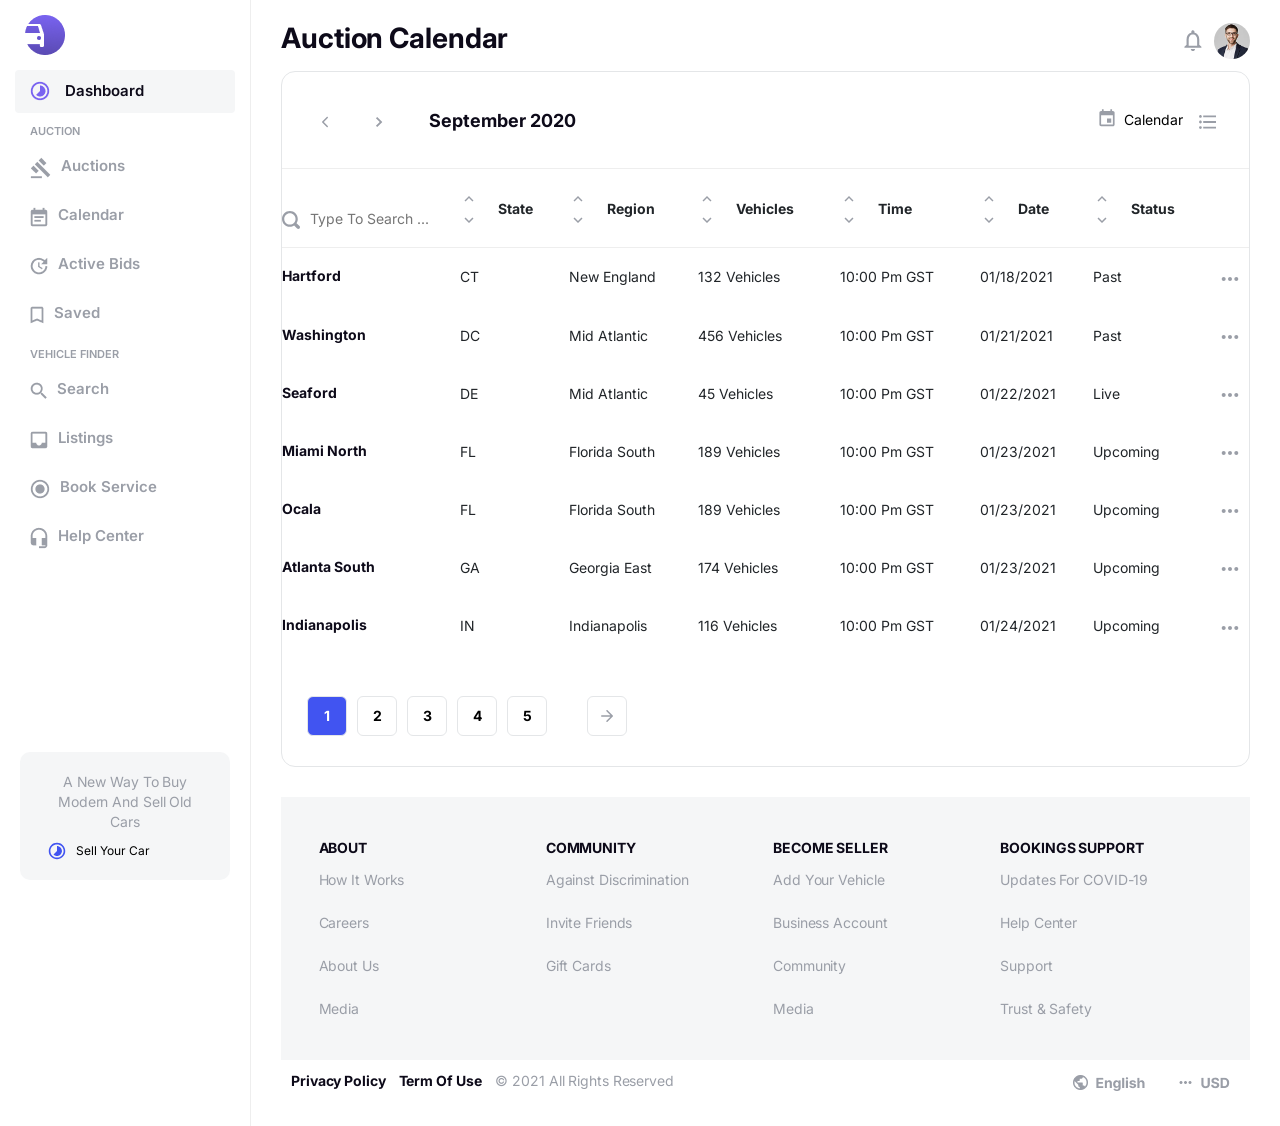
==== commit d3d6be49: "update" ====
--- a/auction-calendar.html
+++ b/auction-calendar.html
@@ -219,7 +219,7 @@
 				</div>
 				<!-- calendar body -->
 
-				<table>
+				<table class="table">
 					<thead>
 						<tr>
 							<th>
@@ -477,6 +477,253 @@
 					</tbody>
 				</table>
 
+				<!-- 1 more table -->
+				<table class="table d-none">
+					<tr>
+						<th>
+							<div class="calendar-search first-col">
+								<form action="#" class="form d-flex w-100">
+									<button class="btn">
+										<svg class="icon icon-search1">
+											<use xlink:href="assets/img/icons.svg#icon-search"></use>
+										</svg>
+									</button>
+									<input type="text" placeholder="Type to search ..." class="input w-100" />
+								</form>
+							</div>
+						</th>
+						<th>
+							<div class="calendar-state d-flex align-items-center">
+								<div class="arrow-btns d-flex flex-column align-items-center">
+									<button class="btn">
+										<svg class="icon icon-keyboard_arrow_up">
+											<use xlink:href="assets/img/icons.svg#icon-keyboard_arrow_up"></use>
+										</svg>
+									</button>
+									<button class="btn">
+										<svg class="icon icon-keyboard_arrow_up">
+											<use xlink:href="assets/img/icons.svg#icon-keyboard_arrow_down"></use>
+										</svg>
+									</button>
+								</div>
+								<span>State</span>
+							</div>
+						</th>
+						<th>Thing 3</th>
+						<th>Thing 4</th>
+						<th>Thing 5</th>
+						<th>Thing 6</th>
+						<th>The final thing!</th>
+						<th class="empty"></th>
+					</tr>
+					<tr>
+						<td>1</td>
+						<td>some data</td>
+						<td>other data</td>
+						<td>ye?</td>
+						<td>nay?</td>
+						<td>smashing!</td>
+						<td>yeah!</td>
+						<td class="edit-buttons">
+							<button class="edit">Edit</button><button class="delete">Delete</button>
+						</td>
+					</tr>
+					<tr>
+						<td>2</td>
+						<td>moar data</td>
+						<td>oh</td>
+						<td>bleep</td>
+						<td>bloop</td>
+						<td>blarp</td>
+						<td>yadig?</td>
+						<td class="edit-buttons">
+							<button class="edit">Edit</button><button class="delete">Delete</button>
+						</td>
+					</tr>
+					<tr>
+						<td>3</td>
+						<td>evn mor dataz</td>
+						<td>yup!</td>
+						<td>boop</td>
+						<td>bip</td>
+						<td>bop</td>
+						<td>yeah!</td>
+						<td class="edit-buttons">
+							<button class="edit">Edit</button><button class="delete">Delete</button>
+						</td>
+					</tr>
+					<tr>
+						<td>4</td>
+						<td>final data</td>
+						<td>yeah!</td>
+						<td>brap</td>
+						<td>bwamp</td>
+						<td>bwarp</td>
+						<td>beep</td>
+						<td class="edit-buttons">
+							<button class="edit">Edit</button><button class="delete">Delete</button>
+						</td>
+					</tr>
+				</table>
+
+				<!-- flexbox table -->
+				<div class="main-container d-none">
+					<div class="table-container">
+						<div class="table-row heading">
+							<div class="row-item">
+								<div class="calendar-search first-col">
+									<form action="#" class="form d-flex">
+										<button class="btn">
+											<svg class="icon icon-search1">
+												<use xlink:href="assets/img/icons.svg#icon-search"></use>
+											</svg>
+										</button>
+										<input type="text" placeholder="Type to search ..." class="input" />
+									</form>
+								</div>
+							</div>
+							<div class="row-item">
+								<div class="calendar-state d-flex align-items-center">
+									<div class="arrow-btns d-flex flex-column align-items-center">
+										<button class="btn">
+											<svg class="icon icon-keyboard_arrow_up">
+												<use xlink:href="assets/img/icons.svg#icon-keyboard_arrow_up"></use>
+											</svg>
+										</button>
+										<button class="btn">
+											<svg class="icon icon-keyboard_arrow_up">
+												<use xlink:href="assets/img/icons.svg#icon-keyboard_arrow_down"></use>
+											</svg>
+										</button>
+									</div>
+									<span>State</span>
+								</div>
+							</div>
+							<div class="row-item">
+								<div class="calendar-state d-flex align-items-center">
+									<div class="arrow-btns d-flex flex-column align-items-center">
+										<button class="btn">
+											<svg class="icon icon-keyboard_arrow_up">
+												<use xlink:href="assets/img/icons.svg#icon-keyboard_arrow_up"></use>
+											</svg>
+										</button>
+										<button class="btn">
+											<svg class="icon icon-keyboard_arrow_up">
+												<use xlink:href="assets/img/icons.svg#icon-keyboard_arrow_down"></use>
+											</svg>
+										</button>
+									</div>
+									<span>Region</span>
+								</div>
+							</div>
+							<div class="row-item">
+								<div class="calendar-state d-flex align-items-center">
+									<div class="arrow-btns d-flex flex-column align-items-center">
+										<button class="btn">
+											<svg class="icon icon-keyboard_arrow_up">
+												<use xlink:href="assets/img/icons.svg#icon-keyboard_arrow_up"></use>
+											</svg>
+										</button>
+										<button class="btn">
+											<svg class="icon icon-keyboard_arrow_up">
+												<use xlink:href="assets/img/icons.svg#icon-keyboard_arrow_down"></use>
+											</svg>
+										</button>
+									</div>
+									<span>Vehicles</span>
+								</div>
+							</div>
+							<div class="row-item">
+								<div class="calendar-state d-flex align-items-center">
+									<div class="arrow-btns d-flex flex-column align-items-center">
+										<button class="btn">
+											<svg class="icon icon-keyboard_arrow_up">
+												<use xlink:href="assets/img/icons.svg#icon-keyboard_arrow_up"></use>
+											</svg>
+										</button>
+										<button class="btn">
+											<svg class="icon icon-keyboard_arrow_up">
+												<use xlink:href="assets/img/icons.svg#icon-keyboard_arrow_down"></use>
+											</svg>
+										</button>
+									</div>
+									<span>Time</span>
+								</div>
+							</div>
+							<div class="row-item">
+								<div class="calendar-state d-flex align-items-center">
+									<div class="arrow-btns d-flex flex-column align-items-center">
+										<button class="btn">
+											<svg class="icon icon-keyboard_arrow_up">
+												<use xlink:href="assets/img/icons.svg#icon-keyboard_arrow_up"></use>
+											</svg>
+										</button>
+										<button class="btn">
+											<svg class="icon icon-keyboard_arrow_up">
+												<use xlink:href="assets/img/icons.svg#icon-keyboard_arrow_down"></use>
+											</svg>
+										</button>
+									</div>
+									<span>date</span>
+								</div>
+							</div>
+							<div class="row-item">
+								<div class="calendar-state d-flex align-items-center">
+									<div class="arrow-btns d-flex flex-column align-items-center">
+										<button class="btn">
+											<svg class="icon icon-keyboard_arrow_up">
+												<use xlink:href="assets/img/icons.svg#icon-keyboard_arrow_up"></use>
+											</svg>
+										</button>
+										<button class="btn">
+											<svg class="icon icon-keyboard_arrow_up">
+												<use xlink:href="assets/img/icons.svg#icon-keyboard_arrow_down"></use>
+											</svg>
+										</button>
+									</div>
+									<span>Status</span>
+								</div>
+							</div>
+						</div>
+						<div class="table-row">
+							<div class="row-item">
+								<div class="calendar-title first-col">Hartford</div>
+							</div>
+							<div class="row-item">
+								<div class="calendar-state">CT</div>
+							</div>
+							<div class="row-item"><div class="calendar-region">New England</div></div>
+							<div class="row-item"><div class="calendar-vehicles">132 Vehicles</div></div>
+							<div class="row-item"><div class="calendar-time">10:00 Pm GST</div></div>
+							<div class="row-item"><div class="calendar-date">01/18/2021</div></div>
+							<div class="row-item">
+								<div class="calendar-status">
+									<span>Past</span>
+									<button class="btn btn-dots">
+										<svg class="icon icon-dots-three-horizontal">
+											<use xlink:href="assets/img/icons.svg#icon-dots-three-horizontal"></use>
+										</svg>
+									</button>
+								</div>
+							</div>
+							<!-- <div class="row-item">Item 4</div> -->
+						</div>
+						<div class="table-row">
+							<div class="row-item">Item 1</div>
+							<div class="row-item">Item 2</div>
+							<div class="row-item">Item 3</div>
+							<div class="row-item">Item 4</div>
+							<div class="row-item">Item 1</div>
+							<div class="row-item">Item 2</div>
+							<div class="row-item">Item 3</div>
+							<div class="row-item d-flex justify-content-between">
+								<div>Item 4</div>
+								<div>Item 4</div>
+							</div>
+						</div>
+					</div>
+				</div>
+
 				<div class="pagination d-flex align-items-center justify-content-start">
 					<button class="btn btn-prev-pagination d-none">
 						<svg class="icon icon-arrow-left">
--- a/assets/css/style.css
+++ b/assets/css/style.css
@@ -1516,6 +1516,7 @@
 	bottom: 0;
 	left: 0;
 	margin: 2rem;
+	text-align: center;
 }
 .sell-car-box .icon {
 	height: 1.8rem;
--- a/assets/css/calendar.css
+++ b/assets/css/calendar.css
@@ -62,8 +62,8 @@
 	background-color: transparent;
 }
 
-.calendar-item .first-col {
-	width: 20%;
+table .first-col {
+	max-width: 12rem;
 }
 
 .auction-calendar-page .btn,
@@ -114,33 +114,6 @@
 .calendar-item {
 	padding: 1rem 0;
 	border-bottom: 1px solid #e4e6e8;
-}
-
-/* table */
-
-table {
-	width: 100%;
-	border-collapse: collapse;
-}
-
-thead {
-	border-top: 1px solid #e4e6e8;
-	border-bottom: 1px solid #e4e6e8;
-}
-
-/* Zebra striping */
-
-th {
-	color: #9a9ea7;
-	font-weight: 700;
-	font-size: 12px;
-}
-
-td,
-th {
-	padding: 1rem;
-	text-align: left;
-	padding: 1.8rem 2.2rem !important;
 }
 
 /* pagination */
@@ -253,3 +226,31 @@
 .auction-err-body {
 	height: 75vh;
 }
+
+/* body {
+	padding: 2em;
+} */
+
+table.table {
+	width: 100%;
+}
+table.table thead {
+	/* border-top: 1px solid red;
+	border-bottom: 1px solid red !important; */
+}
+
+.table th {
+	border-top: 1px solid #eee;
+	border-bottom: 1px solid #eee !important;
+}
+
+.table th,
+.table td {
+	text-align: left;
+	padding: 1.8rem 0;
+}
+
+.table tr {
+	border-bottom: 0px solid transparent;
+	/* padding: 1rem 0; */
+}
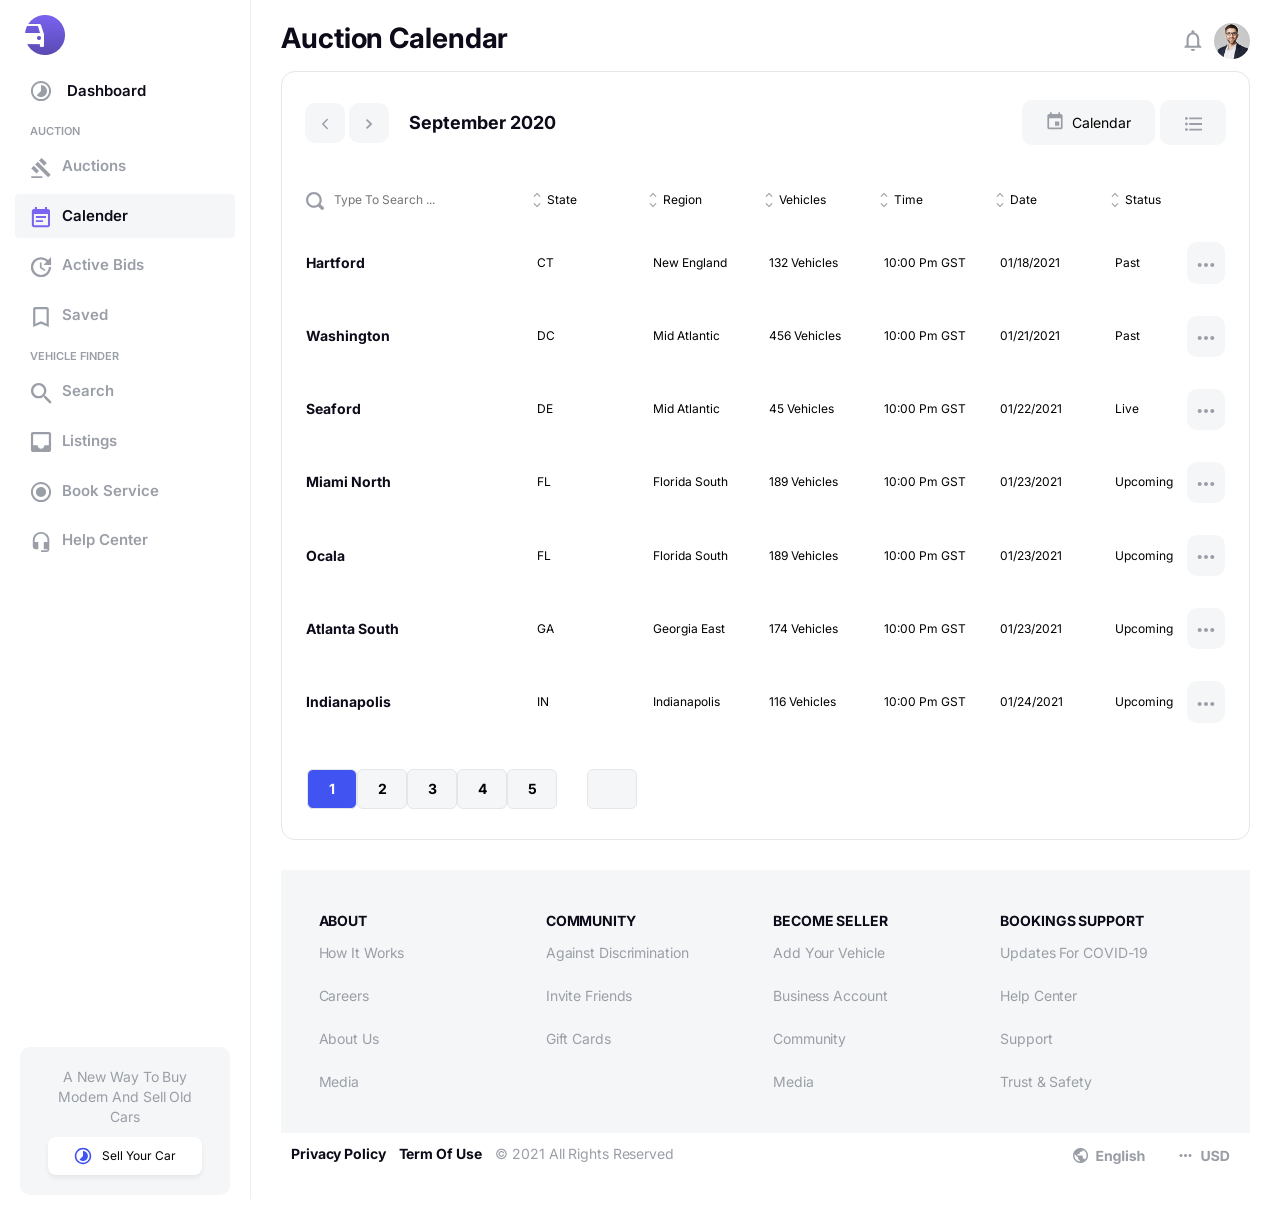
==== commit f2b606bd: "update" ====
--- a/auction-calendar.html
+++ b/auction-calendar.html
@@ -42,7 +42,10 @@
 
 				<li class="nav-item">
 					<a class="nav-link" href="index.html">
-						<img src="assets/img/1.png" alt="" />
+						<!-- <img src="assets/img/1.png" alt="" /> -->
+						<svg class="icon icon-Dashboard">
+							<use xlink:href="assets/img/icons.svg#icon-Dashboard"></use>
+						</svg>
 						<span class="dashBoard">Dashboard</span>
 					</a>
 				</li>
@@ -57,19 +60,25 @@
 						data-bs-toggle="collapse"
 						href="#"
 					>
-						<i><img src="assets/img/2.png" alt="" /></i><span>Auctions</span>
+						<i
+							><svg class="icon icon-Dashboard">
+								<use xlink:href="assets/img/icons.svg#icon-Auctions"></use></svg></i
+						><span>Auctions</span>
 					</a>
 				</li>
 				<!-- End Components Nav -->
 
 				<li class="nav-item">
 					<a
-						class="nav-link collapsed"
+						class="nav-link collapsed active"
 						data-bs-target="#forms-nav"
 						data-bs-toggle="collapse"
 						href="#"
 					>
-						<i><img src="assets/img/3.png" alt="" /></i><span>calendar</span>
+						<i
+							><svg class="icon icon-Dashboard">
+								<use xlink:href="assets/img/icons.svg#icon-Calendar"></use></svg></i
+						><span>Calender</span>
 					</a>
 				</li>
 				<!-- End Forms Nav -->
@@ -81,7 +90,10 @@
 						data-bs-toggle="collapse"
 						href="#"
 					>
-						<i><img src="assets/img/4.png" alt="" /></i><span>Active Bids</span>
+						<i
+							><svg class="icon icon-Dashboard">
+								<use xlink:href="assets/img/icons.svg#icon-Active-Bids"></use></svg></i
+						><span>Active Bids</span>
 					</a>
 				</li>
 				<!-- End Tables Nav -->
@@ -93,7 +105,10 @@
 						data-bs-toggle="collapse"
 						href="#"
 					>
-						<i><img src="assets/img/5.png" alt="" /></i><span>Saved</span>
+						<i
+							><svg class="icon icon-Dashboard">
+								<use xlink:href="assets/img/icons.svg#icon-Saved"></use></svg></i
+						><span>Saved</span>
 					</a>
 				</li>
 				<!-- End Icons Nav -->
@@ -102,7 +117,10 @@
 
 				<li class="nav-item">
 					<a class="nav-link collapsed" href="">
-						<i><img src="assets/img/6.png" alt="" /></i>
+						<i
+							><svg class="icon icon-Dashboard">
+								<use xlink:href="assets/img/icons.svg#icon-S-Search"></use></svg
+						></i>
 						<span>Search </span>
 					</a>
 				</li>
@@ -110,7 +128,10 @@
 
 				<li class="nav-item">
 					<a class="nav-link collapsed" href="">
-						<i><img src="assets/img/8.png" alt="" /></i>
+						<i
+							><svg class="icon icon-Dashboard">
+								<use xlink:href="assets/img/icons.svg#icon-Listings"></use></svg
+						></i>
 						<span>Listings</span>
 					</a>
 				</li>
@@ -118,7 +139,10 @@
 
 				<li class="nav-item">
 					<a class="nav-link collapsed" href="">
-						<i><img src="assets/img/9.png" alt="" /></i>
+						<i
+							><svg class="icon icon-Dashboard">
+								<use xlink:href="assets/img/icons.svg#icon-Book-Service"></use></svg
+						></i>
 						<span>Book Service</span>
 					</a>
 				</li>
@@ -126,13 +150,15 @@
 
 				<li class="nav-item">
 					<a class="nav-link collapsed" href="">
-						<i><img src="assets/img/10.png" alt="" /></i>
+						<i
+							><svg class="icon icon-Dashboard">
+								<use xlink:href="assets/img/icons.svg#icon-Help-Center"></use></svg
+						></i>
 						<span>Help Center</span>
 					</a>
 				</li>
 				<!-- End Register Page Nav -->
 			</ul>
-
 			<div class="sell-car-box">
 				<p class="text">A new way to buy modern and sell old cars</p>
 				<a href="#" class="btn btn-sell-car d-flex">
@@ -217,513 +243,245 @@
 						</button>
 					</div>
 				</div>
-				<!-- calendar body -->
-
-				<table class="table">
-					<thead>
-						<tr>
-							<th>
-								<div class="calendar-search first-col">
-									<form action="#" class="form d-flex">
-										<button class="btn">
-											<svg class="icon icon-search1">
-												<use xlink:href="assets/img/icons.svg#icon-search"></use>
-											</svg>
-										</button>
-										<input type="text" placeholder="Type to search ..." class="input" />
-									</form>
-								</div>
-							</th>
-							<th>
-								<div class="calendar-state d-flex align-items-center">
-									<div class="arrow-btns d-flex flex-column align-items-center">
-										<button class="btn">
-											<svg class="icon icon-keyboard_arrow_up">
-												<use xlink:href="assets/img/icons.svg#icon-keyboard_arrow_up"></use>
-											</svg>
-										</button>
-										<button class="btn">
-											<svg class="icon icon-keyboard_arrow_up">
-												<use xlink:href="assets/img/icons.svg#icon-keyboard_arrow_down"></use>
-											</svg>
-										</button>
-									</div>
-									<span>State</span>
-								</div>
-							</th>
-							<th>
-								<div class="calendar-state d-flex align-items-center">
-									<div class="arrow-btns d-flex flex-column align-items-center">
-										<button class="btn">
-											<svg class="icon icon-keyboard_arrow_up">
-												<use xlink:href="assets/img/icons.svg#icon-keyboard_arrow_up"></use>
-											</svg>
-										</button>
-										<button class="btn">
-											<svg class="icon icon-keyboard_arrow_up">
-												<use xlink:href="assets/img/icons.svg#icon-keyboard_arrow_down"></use>
-											</svg>
-										</button>
-									</div>
-									<span>Region</span>
-								</div>
-							</th>
-							<th>
-								<div class="calendar-state d-flex align-items-center">
-									<div class="arrow-btns d-flex flex-column align-items-center">
-										<button class="btn">
-											<svg class="icon icon-keyboard_arrow_up">
-												<use xlink:href="assets/img/icons.svg#icon-keyboard_arrow_up"></use>
-											</svg>
-										</button>
-										<button class="btn">
-											<svg class="icon icon-keyboard_arrow_up">
-												<use xlink:href="assets/img/icons.svg#icon-keyboard_arrow_down"></use>
-											</svg>
-										</button>
-									</div>
-									<span>Vehicles</span>
-								</div>
-							</th>
-							<th>
-								<div class="calendar-state d-flex align-items-center">
-									<div class="arrow-btns d-flex flex-column align-items-center">
-										<button class="btn">
-											<svg class="icon icon-keyboard_arrow_up">
-												<use xlink:href="assets/img/icons.svg#icon-keyboard_arrow_up"></use>
-											</svg>
-										</button>
-										<button class="btn">
-											<svg class="icon icon-keyboard_arrow_up">
-												<use xlink:href="assets/img/icons.svg#icon-keyboard_arrow_down"></use>
-											</svg>
-										</button>
-									</div>
-									<span>Time</span>
-								</div>
-							</th>
-							<th>
-								<div class="calendar-state d-flex align-items-center">
-									<div class="arrow-btns d-flex flex-column align-items-center">
-										<button class="btn">
-											<svg class="icon icon-keyboard_arrow_up">
-												<use xlink:href="assets/img/icons.svg#icon-keyboard_arrow_up"></use>
-											</svg>
-										</button>
-										<button class="btn">
-											<svg class="icon icon-keyboard_arrow_up">
-												<use xlink:href="assets/img/icons.svg#icon-keyboard_arrow_down"></use>
-											</svg>
-										</button>
-									</div>
-									<span>date</span>
-								</div>
-							</th>
-							<th>
-								<div class="calendar-state d-flex align-items-center">
-									<div class="arrow-btns d-flex flex-column align-items-center">
-										<button class="btn">
-											<svg class="icon icon-keyboard_arrow_up">
-												<use xlink:href="assets/img/icons.svg#icon-keyboard_arrow_up"></use>
-											</svg>
-										</button>
-										<button class="btn">
-											<svg class="icon icon-keyboard_arrow_up">
-												<use xlink:href="assets/img/icons.svg#icon-keyboard_arrow_down"></use>
-											</svg>
-										</button>
-									</div>
-									<span>Status</span>
-								</div>
-							</th>
-						</tr>
-					</thead>
-					<tbody>
-						<tr>
-							<td data-column="First Name"><div class="calendar-title first-col">Hartford</div></td>
-							<td data-column="Last Name"><div class="calendar-state">CT</div></td>
-							<td data-column="Job Title"><div class="calendar-region">New England</div></td>
-							<td data-column="..."><div class="calendar-vehicles">132 Vehicles</div></td>
-							<td data-column="..."><div class="calendar-time">10:00 Pm GST</div></td>
-							<td data-column="..."><div class="calendar-date">01/18/2021</div></td>
-							<td data-column="...">
-								<div class="calendar-status">
-									<span>Past</span>
-									<button class="btn btn-dots">
-										<svg class="icon icon-dots-three-horizontal">
-											<use xlink:href="assets/img/icons.svg#icon-dots-three-horizontal"></use>
-										</svg>
-									</button>
-								</div>
-							</td>
-						</tr>
-						<tr>
-							<td data-column="First Name">
-								<div class="calendar-title first-col">Washington</div>
-							</td>
-							<td data-column="Last Name"><div class="calendar-state">DC</div></td>
-							<td data-column="Job Title"><div class="calendar-region">Mid Atlantic</div></td>
-							<td data-column="..."><div class="calendar-vehicles">456 Vehicles</div></td>
-							<td data-column="..."><div class="calendar-time">10:00 Pm GST</div></td>
-							<td data-column="..."><div class="calendar-date">01/21/2021</div></td>
-							<td data-column="...">
-								<div class="calendar-status">
-									<span>Past</span>
-									<button class="btn btn-dots">
-										<svg class="icon icon-dots-three-horizontal">
-											<use xlink:href="assets/img/icons.svg#icon-dots-three-horizontal"></use>
-										</svg>
-									</button>
-								</div>
-							</td>
-						</tr>
-						<tr>
-							<td data-column="First Name"><div class="calendar-title first-col">Seaford</div></td>
-							<td data-column="Last Name"><div class="calendar-state">DE</div></td>
-							<td data-column="Job Title"><div class="calendar-region">Mid Atlantic</div></td>
-							<td data-column="..."><div class="calendar-vehicles">45 Vehicles</div></td>
-							<td data-column="..."><div class="calendar-time">10:00 Pm GST</div></td>
-							<td data-column="..."><div class="calendar-date">01/22/2021</div></td>
-							<td data-column="...">
-								<div class="calendar-status">
-									<span>live</span>
-									<button class="btn btn-dots">
-										<svg class="icon icon-dots-three-horizontal">
-											<use xlink:href="assets/img/icons.svg#icon-dots-three-horizontal"></use>
-										</svg>
-									</button>
-								</div>
-							</td>
-						</tr>
-						<tr>
-							<td data-column="First Name">
-								<div class="calendar-title first-col">Miami North</div>
-							</td>
-							<td data-column="Last Name"><div class="calendar-state">FL</div></td>
-							<td data-column="Job Title"><div class="calendar-region">Florida South</div></td>
-							<td data-column="..."><div class="calendar-vehicles">189 Vehicles</div></td>
-							<td data-column="..."><div class="calendar-time">10:00 Pm GST</div></td>
-							<td data-column="..."><div class="calendar-date">01/23/2021</div></td>
-							<td data-column="...">
-								<div class="calendar-status">
-									<span>upcoming</span>
-									<button class="btn btn-dots">
-										<svg class="icon icon-dots-three-horizontal">
-											<use xlink:href="assets/img/icons.svg#icon-dots-three-horizontal"></use>
-										</svg>
-									</button>
-								</div>
-							</td>
-						</tr>
-						<tr>
-							<td data-column="First Name"><div class="calendar-title first-col">Ocala</div></td>
-							<td data-column="Last Name"><div class="calendar-state">FL</div></td>
-							<td data-column="Job Title"><div class="calendar-region">Florida South</div></td>
-							<td data-column="..."><div class="calendar-vehicles">189 Vehicles</div></td>
-							<td data-column="..."><div class="calendar-time">10:00 Pm GST</div></td>
-							<td data-column="..."><div class="calendar-date">01/23/2021</div></td>
-							<td data-column="...">
-								<div class="calendar-status">
-									<span>upcoming</span>
-									<button class="btn btn-dots">
-										<svg class="icon icon-dots-three-horizontal">
-											<use xlink:href="assets/img/icons.svg#icon-dots-three-horizontal"></use>
-										</svg>
-									</button>
-								</div>
-							</td>
-						</tr>
-						<tr>
-							<td data-column="First Name">
-								<div class="calendar-title first-col">Atlanta South</div>
-							</td>
-							<td data-column="Last Name"><div class="calendar-state">GA</div></td>
-							<td data-column="Job Title"><div class="calendar-region">Georgia East</div></td>
-							<td data-column="..."><div class="calendar-vehicles">174 Vehicles</div></td>
-							<td data-column="..."><div class="calendar-time">10:00 Pm GST</div></td>
-							<td data-column="..."><div class="calendar-date">01/23/2021</div></td>
-							<td data-column="...">
-								<div class="calendar-status">
-									<span>upcoming</span>
-									<button class="btn btn-dots">
-										<svg class="icon icon-dots-three-horizontal">
-											<use xlink:href="assets/img/icons.svg#icon-dots-three-horizontal"></use>
-										</svg>
-									</button>
-								</div>
-							</td>
-						</tr>
-
-						<tr>
-							<td data-column="First Name">
-								<div class="calendar-title first-col">Indianapolis</div>
-							</td>
-							<td data-column="Last Name"><div class="calendar-state">IN</div></td>
-							<td data-column="Job Title"><div class="calendar-region">Indianapolis</div></td>
-							<td data-column="..."><div class="calendar-vehicles">116 Vehicles</div></td>
-							<td data-column="..."><div class="calendar-time">10:00 Pm GST</div></td>
-							<td data-column="..."><div class="calendar-date">01/24/2021</div></td>
-							<td data-column="...">
-								<div class="calendar-status">
-									<span>upcoming</span>
-									<button class="btn btn-dots">
-										<svg class="icon icon-dots-three-horizontal">
-											<use xlink:href="assets/img/icons.svg#icon-dots-three-horizontal"></use>
-										</svg>
-									</button>
-								</div>
-							</td>
-						</tr>
-					</tbody>
-				</table>
-
-				<!-- 1 more table -->
-				<table class="table d-none">
-					<tr>
-						<th>
-							<div class="calendar-search first-col">
-								<form action="#" class="form d-flex w-100">
-									<button class="btn">
-										<svg class="icon icon-search1">
-											<use xlink:href="assets/img/icons.svg#icon-search"></use>
-										</svg>
-									</button>
-									<input type="text" placeholder="Type to search ..." class="input w-100" />
-								</form>
-							</div>
-						</th>
-						<th>
-							<div class="calendar-state d-flex align-items-center">
-								<div class="arrow-btns d-flex flex-column align-items-center">
-									<button class="btn">
-										<svg class="icon icon-keyboard_arrow_up">
-											<use xlink:href="assets/img/icons.svg#icon-keyboard_arrow_up"></use>
-										</svg>
-									</button>
-									<button class="btn">
-										<svg class="icon icon-keyboard_arrow_up">
-											<use xlink:href="assets/img/icons.svg#icon-keyboard_arrow_down"></use>
-										</svg>
-									</button>
-								</div>
-								<span>State</span>
-							</div>
-						</th>
-						<th>Thing 3</th>
-						<th>Thing 4</th>
-						<th>Thing 5</th>
-						<th>Thing 6</th>
-						<th>The final thing!</th>
-						<th class="empty"></th>
-					</tr>
-					<tr>
-						<td>1</td>
-						<td>some data</td>
-						<td>other data</td>
-						<td>ye?</td>
-						<td>nay?</td>
-						<td>smashing!</td>
-						<td>yeah!</td>
-						<td class="edit-buttons">
-							<button class="edit">Edit</button><button class="delete">Delete</button>
+				<!-- calendar table -->
+				<div class="table-list">
+					<div class="table-item table-head">
+						<div class="calendar-search first-col">
+							<form action="#" class="form d-flex justify-content-start">
+								<button class="btn mr-1">
+									<svg class="icon icon-search1">
+										<use xlink:href="assets/img/icons.svg#icon-search"></use>
+									</svg>
+								</button>
+								<input type="text" placeholder="Type to search ..." class="input" />
+							</form>
+						</div>
+						<div class="calendar-state d-flex align-items-center">
+							<div class="arrow-btns d-flex flex-column align-items-center">
+								<button class="btn">
+									<svg class="icon icon-keyboard_arrow_up">
+										<use xlink:href="assets/img/icons.svg#icon-keyboard_arrow_up"></use>
+									</svg>
+								</button>
+								<button class="btn">
+									<svg class="icon icon-keyboard_arrow_up">
+										<use xlink:href="assets/img/icons.svg#icon-keyboard_arrow_down"></use>
+									</svg>
+								</button>
+							</div>
+							<span>State</span>
+						</div>
+						<div class="calendar-state d-flex align-items-center">
+							<div class="arrow-btns d-flex flex-column align-items-center">
+								<button class="btn">
+									<svg class="icon icon-keyboard_arrow_up">
+										<use xlink:href="assets/img/icons.svg#icon-keyboard_arrow_up"></use>
+									</svg>
+								</button>
+								<button class="btn">
+									<svg class="icon icon-keyboard_arrow_up">
+										<use xlink:href="assets/img/icons.svg#icon-keyboard_arrow_down"></use>
+									</svg>
+								</button>
+							</div>
+							<span>Region</span>
+						</div>
+						<div class="calendar-state d-flex align-items-center">
+							<div class="arrow-btns d-flex flex-column align-items-center">
+								<button class="btn">
+									<svg class="icon icon-keyboard_arrow_up">
+										<use xlink:href="assets/img/icons.svg#icon-keyboard_arrow_up"></use>
+									</svg>
+								</button>
+								<button class="btn">
+									<svg class="icon icon-keyboard_arrow_up">
+										<use xlink:href="assets/img/icons.svg#icon-keyboard_arrow_down"></use>
+									</svg>
+								</button>
+							</div>
+							<span>Vehicles</span>
+						</div>
+						<div class="calendar-state d-flex align-items-center">
+							<div class="arrow-btns d-flex flex-column align-items-center">
+								<button class="btn">
+									<svg class="icon icon-keyboard_arrow_up">
+										<use xlink:href="assets/img/icons.svg#icon-keyboard_arrow_up"></use>
+									</svg>
+								</button>
+								<button class="btn">
+									<svg class="icon icon-keyboard_arrow_up">
+										<use xlink:href="assets/img/icons.svg#icon-keyboard_arrow_down"></use>
+									</svg>
+								</button>
+							</div>
+							<span>Time</span>
+						</div>
+						<div class="calendar-state d-flex align-items-center">
+							<div class="arrow-btns d-flex flex-column align-items-center">
+								<button class="btn">
+									<svg class="icon icon-keyboard_arrow_up">
+										<use xlink:href="assets/img/icons.svg#icon-keyboard_arrow_up"></use>
+									</svg>
+								</button>
+								<button class="btn">
+									<svg class="icon icon-keyboard_arrow_up">
+										<use xlink:href="assets/img/icons.svg#icon-keyboard_arrow_down"></use>
+									</svg>
+								</button>
+							</div>
+							<span>date</span>
+						</div>
+						<div class="calendar-state d-flex align-items-center">
+							<div class="arrow-btns d-flex flex-column align-items-center">
+								<button class="btn">
+									<svg class="icon icon-keyboard_arrow_up">
+										<use xlink:href="assets/img/icons.svg#icon-keyboard_arrow_up"></use>
+									</svg>
+								</button>
+								<button class="btn">
+									<svg class="icon icon-keyboard_arrow_up">
+										<use xlink:href="assets/img/icons.svg#icon-keyboard_arrow_down"></use>
+									</svg>
+								</button>
+							</div>
+							<span>Status</span>
+						</div>
+					</div>
+					<div class="table-item">
+						<div class="calendar-title first-col">Hartford</div>
+						<div class="calendar-state">CT</div>
+						<div class="calendar-region">New England</div>
+						<div class="calendar-vehicles">132 Vehicles</div>
+						<div class="calendar-time">10:00 Pm GST</div>
+						<div class="calendar-date">01/18/2021</div>
+						<div class="calendar-status">
+							<span>Past</span>
+							<button class="btn btn-dots">
+								<svg class="icon icon-dots-three-horizontal">
+									<use xlink:href="assets/img/icons.svg#icon-dots-three-horizontal"></use>
+								</svg>
+							</button>
+						</div>
+					</div>
+					<div class="table-item">
+						<td data-column="First Name">
+							<div class="calendar-title first-col">Washington</div>
 						</td>
-					</tr>
-					<tr>
-						<td>2</td>
-						<td>moar data</td>
-						<td>oh</td>
-						<td>bleep</td>
-						<td>bloop</td>
-						<td>blarp</td>
-						<td>yadig?</td>
-						<td class="edit-buttons">
-							<button class="edit">Edit</button><button class="delete">Delete</button>
+						<td data-column="Last Name"><div class="calendar-state">DC</div></td>
+						<td data-column="Job Title"><div class="calendar-region">Mid Atlantic</div></td>
+						<td data-column="..."><div class="calendar-vehicles">456 Vehicles</div></td>
+						<td data-column="..."><div class="calendar-time">10:00 Pm GST</div></td>
+						<td data-column="..."><div class="calendar-date">01/21/2021</div></td>
+						<td data-column="...">
+							<div class="calendar-status">
+								<span>Past</span>
+								<button class="btn btn-dots">
+									<svg class="icon icon-dots-three-horizontal">
+										<use xlink:href="assets/img/icons.svg#icon-dots-three-horizontal"></use>
+									</svg>
+								</button>
+							</div>
 						</td>
-					</tr>
-					<tr>
-						<td>3</td>
-						<td>evn mor dataz</td>
-						<td>yup!</td>
-						<td>boop</td>
-						<td>bip</td>
-						<td>bop</td>
-						<td>yeah!</td>
-						<td class="edit-buttons">
-							<button class="edit">Edit</button><button class="delete">Delete</button>
+					</div>
+					<div class="table-item">
+						<td data-column="First Name"><div class="calendar-title first-col">Seaford</div></td>
+						<td data-column="Last Name"><div class="calendar-state">DE</div></td>
+						<td data-column="Job Title"><div class="calendar-region">Mid Atlantic</div></td>
+						<td data-column="..."><div class="calendar-vehicles">45 Vehicles</div></td>
+						<td data-column="..."><div class="calendar-time">10:00 Pm GST</div></td>
+						<td data-column="..."><div class="calendar-date">01/22/2021</div></td>
+						<td data-column="...">
+							<div class="calendar-status">
+								<span>live</span>
+								<button class="btn btn-dots">
+									<svg class="icon icon-dots-three-horizontal">
+										<use xlink:href="assets/img/icons.svg#icon-dots-three-horizontal"></use>
+									</svg>
+								</button>
+							</div>
 						</td>
-					</tr>
-					<tr>
-						<td>4</td>
-						<td>final data</td>
-						<td>yeah!</td>
-						<td>brap</td>
-						<td>bwamp</td>
-						<td>bwarp</td>
-						<td>beep</td>
-						<td class="edit-buttons">
-							<button class="edit">Edit</button><button class="delete">Delete</button>
+					</div>
+					<div class="table-item">
+						<td data-column="First Name">
+							<div class="calendar-title first-col">Miami North</div>
 						</td>
-					</tr>
-				</table>
-
-				<!-- flexbox table -->
-				<div class="main-container d-none">
-					<div class="table-container">
-						<div class="table-row heading">
-							<div class="row-item">
-								<div class="calendar-search first-col">
-									<form action="#" class="form d-flex">
-										<button class="btn">
-											<svg class="icon icon-search1">
-												<use xlink:href="assets/img/icons.svg#icon-search"></use>
-											</svg>
-										</button>
-										<input type="text" placeholder="Type to search ..." class="input" />
-									</form>
-								</div>
-							</div>
-							<div class="row-item">
-								<div class="calendar-state d-flex align-items-center">
-									<div class="arrow-btns d-flex flex-column align-items-center">
-										<button class="btn">
-											<svg class="icon icon-keyboard_arrow_up">
-												<use xlink:href="assets/img/icons.svg#icon-keyboard_arrow_up"></use>
-											</svg>
-										</button>
-										<button class="btn">
-											<svg class="icon icon-keyboard_arrow_up">
-												<use xlink:href="assets/img/icons.svg#icon-keyboard_arrow_down"></use>
-											</svg>
-										</button>
-									</div>
-									<span>State</span>
-								</div>
-							</div>
-							<div class="row-item">
-								<div class="calendar-state d-flex align-items-center">
-									<div class="arrow-btns d-flex flex-column align-items-center">
-										<button class="btn">
-											<svg class="icon icon-keyboard_arrow_up">
-												<use xlink:href="assets/img/icons.svg#icon-keyboard_arrow_up"></use>
-											</svg>
-										</button>
-										<button class="btn">
-											<svg class="icon icon-keyboard_arrow_up">
-												<use xlink:href="assets/img/icons.svg#icon-keyboard_arrow_down"></use>
-											</svg>
-										</button>
-									</div>
-									<span>Region</span>
-								</div>
-							</div>
-							<div class="row-item">
-								<div class="calendar-state d-flex align-items-center">
-									<div class="arrow-btns d-flex flex-column align-items-center">
-										<button class="btn">
-											<svg class="icon icon-keyboard_arrow_up">
-												<use xlink:href="assets/img/icons.svg#icon-keyboard_arrow_up"></use>
-											</svg>
-										</button>
-										<button class="btn">
-											<svg class="icon icon-keyboard_arrow_up">
-												<use xlink:href="assets/img/icons.svg#icon-keyboard_arrow_down"></use>
-											</svg>
-										</button>
-									</div>
-									<span>Vehicles</span>
-								</div>
-							</div>
-							<div class="row-item">
-								<div class="calendar-state d-flex align-items-center">
-									<div class="arrow-btns d-flex flex-column align-items-center">
-										<button class="btn">
-											<svg class="icon icon-keyboard_arrow_up">
-												<use xlink:href="assets/img/icons.svg#icon-keyboard_arrow_up"></use>
-											</svg>
-										</button>
-										<button class="btn">
-											<svg class="icon icon-keyboard_arrow_up">
-												<use xlink:href="assets/img/icons.svg#icon-keyboard_arrow_down"></use>
-											</svg>
-										</button>
-									</div>
-									<span>Time</span>
-								</div>
-							</div>
-							<div class="row-item">
-								<div class="calendar-state d-flex align-items-center">
-									<div class="arrow-btns d-flex flex-column align-items-center">
-										<button class="btn">
-											<svg class="icon icon-keyboard_arrow_up">
-												<use xlink:href="assets/img/icons.svg#icon-keyboard_arrow_up"></use>
-											</svg>
-										</button>
-										<button class="btn">
-											<svg class="icon icon-keyboard_arrow_up">
-												<use xlink:href="assets/img/icons.svg#icon-keyboard_arrow_down"></use>
-											</svg>
-										</button>
-									</div>
-									<span>date</span>
-								</div>
-							</div>
-							<div class="row-item">
-								<div class="calendar-state d-flex align-items-center">
-									<div class="arrow-btns d-flex flex-column align-items-center">
-										<button class="btn">
-											<svg class="icon icon-keyboard_arrow_up">
-												<use xlink:href="assets/img/icons.svg#icon-keyboard_arrow_up"></use>
-											</svg>
-										</button>
-										<button class="btn">
-											<svg class="icon icon-keyboard_arrow_up">
-												<use xlink:href="assets/img/icons.svg#icon-keyboard_arrow_down"></use>
-											</svg>
-										</button>
-									</div>
-									<span>Status</span>
-								</div>
-							</div>
-						</div>
-						<div class="table-row">
-							<div class="row-item">
-								<div class="calendar-title first-col">Hartford</div>
-							</div>
-							<div class="row-item">
-								<div class="calendar-state">CT</div>
-							</div>
-							<div class="row-item"><div class="calendar-region">New England</div></div>
-							<div class="row-item"><div class="calendar-vehicles">132 Vehicles</div></div>
-							<div class="row-item"><div class="calendar-time">10:00 Pm GST</div></div>
-							<div class="row-item"><div class="calendar-date">01/18/2021</div></div>
-							<div class="row-item">
-								<div class="calendar-status">
-									<span>Past</span>
-									<button class="btn btn-dots">
-										<svg class="icon icon-dots-three-horizontal">
-											<use xlink:href="assets/img/icons.svg#icon-dots-three-horizontal"></use>
-										</svg>
-									</button>
-								</div>
-							</div>
-							<!-- <div class="row-item">Item 4</div> -->
-						</div>
-						<div class="table-row">
-							<div class="row-item">Item 1</div>
-							<div class="row-item">Item 2</div>
-							<div class="row-item">Item 3</div>
-							<div class="row-item">Item 4</div>
-							<div class="row-item">Item 1</div>
-							<div class="row-item">Item 2</div>
-							<div class="row-item">Item 3</div>
-							<div class="row-item d-flex justify-content-between">
-								<div>Item 4</div>
-								<div>Item 4</div>
-							</div>
-						</div>
+						<td data-column="Last Name"><div class="calendar-state">FL</div></td>
+						<td data-column="Job Title"><div class="calendar-region">Florida South</div></td>
+						<td data-column="..."><div class="calendar-vehicles">189 Vehicles</div></td>
+						<td data-column="..."><div class="calendar-time">10:00 Pm GST</div></td>
+						<td data-column="..."><div class="calendar-date">01/23/2021</div></td>
+						<td data-column="...">
+							<div class="calendar-status">
+								<span>upcoming</span>
+								<button class="btn btn-dots">
+									<svg class="icon icon-dots-three-horizontal">
+										<use xlink:href="assets/img/icons.svg#icon-dots-three-horizontal"></use>
+									</svg>
+								</button>
+							</div>
+						</td>
+					</div>
+					<div class="table-item">
+						<td data-column="First Name"><div class="calendar-title first-col">Ocala</div></td>
+						<td data-column="Last Name"><div class="calendar-state">FL</div></td>
+						<td data-column="Job Title"><div class="calendar-region">Florida South</div></td>
+						<td data-column="..."><div class="calendar-vehicles">189 Vehicles</div></td>
+						<td data-column="..."><div class="calendar-time">10:00 Pm GST</div></td>
+						<td data-column="..."><div class="calendar-date">01/23/2021</div></td>
+						<td data-column="...">
+							<div class="calendar-status">
+								<span>upcoming</span>
+								<button class="btn btn-dots">
+									<svg class="icon icon-dots-three-horizontal">
+										<use xlink:href="assets/img/icons.svg#icon-dots-three-horizontal"></use>
+									</svg>
+								</button>
+							</div>
+						</td>
+					</div>
+					<div class="table-item">
+						<td data-column="First Name">
+							<div class="calendar-title first-col">Atlanta South</div>
+						</td>
+						<td data-column="Last Name"><div class="calendar-state">GA</div></td>
+						<td data-column="Job Title"><div class="calendar-region">Georgia East</div></td>
+						<td data-column="..."><div class="calendar-vehicles">174 Vehicles</div></td>
+						<td data-column="..."><div class="calendar-time">10:00 Pm GST</div></td>
+						<td data-column="..."><div class="calendar-date">01/23/2021</div></td>
+						<td data-column="...">
+							<div class="calendar-status">
+								<span>upcoming</span>
+								<button class="btn btn-dots">
+									<svg class="icon icon-dots-three-horizontal">
+										<use xlink:href="assets/img/icons.svg#icon-dots-three-horizontal"></use>
+									</svg>
+								</button>
+							</div>
+						</td>
+					</div>
+					<div class="table-item">
+						<td data-column="First Name">
+							<div class="calendar-title first-col">Indianapolis</div>
+						</td>
+						<td data-column="Last Name"><div class="calendar-state">IN</div></td>
+						<td data-column="Job Title"><div class="calendar-region">Indianapolis</div></td>
+						<td data-column="..."><div class="calendar-vehicles">116 Vehicles</div></td>
+						<td data-column="..."><div class="calendar-time">10:00 Pm GST</div></td>
+						<td data-column="..."><div class="calendar-date">01/24/2021</div></td>
+						<td data-column="...">
+							<div class="calendar-status">
+								<span>upcoming</span>
+								<button class="btn btn-dots">
+									<svg class="icon icon-dots-three-horizontal">
+										<use xlink:href="assets/img/icons.svg#icon-dots-three-horizontal"></use>
+									</svg>
+								</button>
+							</div>
+						</td>
 					</div>
 				</div>
 
+				<!-- pagination -->
 				<div class="pagination d-flex align-items-center justify-content-start">
 					<button class="btn btn-prev-pagination d-none">
 						<svg class="icon icon-arrow-left">
--- a/assets/css/utilities.css
+++ b/assets/css/utilities.css
@@ -101,6 +101,17 @@
 	color: #0d0a19;
 }
 
+h2 {
+	font-family: 'Inter';
+	font-style: normal;
+	font-weight: 700;
+	font-size: 3.6rem;
+	line-height: 4.8rem;
+	text-align: center;
+	letter-spacing: -0.1px;
+	color: #0d0a19;
+}
+
 a {
 	color: var(--color-primary);
 	text-decoration: none;
@@ -123,6 +134,11 @@
 	/* display: block; */
 }
 
+.img-100 {
+	height: 100%;
+	width: 100%;
+}
+
 /* ========================== */
 /* background color */
 /* ========================== */
@@ -238,3 +254,44 @@
 .gap-5 {
 	gap: 5rem !important;
 }
+
+/* ========================== */
+/* margin right */
+/* ========================== */
+.mr-1 {
+	margin-right: 1rem;
+}
+.mr-2 {
+	margin-right: 2rem;
+}
+.mr-3 {
+	margin-right: 3rem;
+}
+.mr-4 {
+	margin-right: 4rem;
+}
+.mr-5 {
+	margin-right: 5rem;
+}
+
+/* ========================== */
+/* margin left */
+/* ========================== */
+.ml-1 {
+	margin-left: 1rem;
+}
+.ml-2 {
+	margin-left: 2rem;
+}
+.ml-3 {
+	margin-left: 3rem;
+}
+.ml-4 {
+	margin-left: 4rem;
+}
+.ml-5 {
+	margin-left: 5rem;
+}
+.ml-auto {
+	margin-left: auto;
+}
--- a/assets/css/style.css
+++ b/assets/css/style.css
@@ -193,6 +193,7 @@
 	margin-bottom: 0px;
 	border: none;
 	border-radius: 5px;
+	display: block !important;
 }
 
 .card-header,
@@ -204,7 +205,8 @@
 }
 
 .card-title {
-	padding: 20px 0 15px 0;
+	/* padding: 20px 0 15px 0; */
+	margin-bottom: 2rem;
 	font-family: 'Inter';
 	font-style: normal;
 	font-weight: 700;
@@ -220,7 +222,7 @@
 }
 
 .card-body {
-	padding: 0 20px 20px 20px;
+	padding: 0 !important;
 }
 
 .card-img-overlay {
@@ -625,9 +627,9 @@
 	align-items: center;
 	font-size: 15px;
 	font-weight: 600;
-	color: #4154f1;
+	/* color: #4154f1; */
 	transition: 0.3;
-	background: #f5f6f7;
+	/* background: #f5f6f7; */
 	padding: 10px 15px;
 	border-radius: 4px;
 }
@@ -647,13 +649,15 @@
 	color: #899bbd;
 }
 
-.sidebar-nav .nav-link:hover {
+.sidebar-nav .nav-link:hover,
+.sidebar-nav .nav-link.active {
 	color: #0d0a19;
 	background: #f5f6f7;
 }
 
-.sidebar-nav .nav-link:hover i {
-	color: #4154f1;
+.sidebar-nav .nav-link:hover .icon,
+.sidebar-nav .active .icon {
+	fill: var(--color-tirtiary);
 }
 
 .sidebar-nav .nav-link .bi-chevron-down {
@@ -782,10 +786,8 @@
 # Dashboard
 --------------------------------------------------------------*/
 /* Filter dropdown */
-.dashboard .filter {
-	position: absolute;
-	right: 0px;
-	top: 15px;
+.dashboard {
+	border-bottom: 1px solid #eee;
 }
 
 .dashboard .filter .icon {
@@ -1325,7 +1327,7 @@
 	color: #0d0a19;
 }
 .performance {
-	margin-top: 40px;
+	/* margin-top: 40px; */
 	display: flex;
 }
 .Last7 {
@@ -1510,7 +1512,8 @@
 
 .sell-car-box {
 	padding: 2rem 2.8rem;
-	background-color: #f5f6f7;
+	background: #f5f6f7;
+	/* border-radius: 10px; */
 	border-radius: 1rem;
 	position: absolute;
 	bottom: 0;
@@ -1527,7 +1530,14 @@
 .btn-sell-car {
 	gap: 1rem;
 	font-size: 1.2rem;
-	/* padding: 0; */
+	background: #ffffff !important;
+	box-shadow: 0px 3px 4px rgba(153, 155, 168, 0.15);
+	border-radius: 8px;
+	padding: 1rem 0 !important;
+	width: 100%;
+	display: flex;
+	justify-content: center;
+	align-items: center;
 }
 
 .dot {
--- a/assets/css/calendar.css
+++ b/assets/css/calendar.css
@@ -18,6 +18,10 @@
 /* calendar */
 /* ==================== */
 
+.auction-calendar-page .sidebar {
+	height: 135%;
+}
+
 .Profile {
 	margin-left: 1rem !important;
 }
@@ -59,14 +63,14 @@
 
 /* calendar item */
 .calendar .btn-list {
-	background-color: transparent;
-}
-
-table .first-col {
+	/* background-color: transparent; */
+}
+
+/* table .first-col {
 	max-width: 12rem;
-}
-
-.auction-calendar-page .btn,
+} */
+
+.auction-calendar-page table .btn,
 .auction2 table .btn,
 .pagination-btn .btn {
 	background-color: transparent;
@@ -90,9 +94,9 @@
 }
 
 .btn-dots {
-	padding: 0;
+	padding: 1rem !important;
 	margin-left: 1rem;
-	background-color: transparent !important;
+	background: #f5f6f7 !important;
 }
 
 .calendar-title {
@@ -227,30 +231,46 @@
 	height: 75vh;
 }
 
-/* body {
-	padding: 2em;
-} */
-
-table.table {
-	width: 100%;
-}
-table.table thead {
-	/* border-top: 1px solid red;
-	border-bottom: 1px solid red !important; */
-}
-
-.table th {
-	border-top: 1px solid #eee;
-	border-bottom: 1px solid #eee !important;
-}
-
-.table th,
-.table td {
-	text-align: left;
-	padding: 1.8rem 0;
-}
-
-.table tr {
-	border-bottom: 0px solid transparent;
-	/* padding: 1rem 0; */
-}
+/* ==================== */
+/* auction err css */
+/* ==================== */
+.table-list {
+	/* padding: 0 2rem; */
+}
+.table-item {
+	display: grid;
+	grid-template-columns: repeat(8, 1fr);
+	justify-content: start;
+	align-items: center;
+	gap: 0 0.6rem;
+	padding: 1.6rem 2.4rem;
+	font-size: 1.2rem;
+}
+
+.table-head .btn {
+	background: transparent;
+	padding: 0 !important;
+}
+.table-head .arrow-btns .btn {
+	height: 1rem;
+	width: auto;
+	position: relative;
+}
+.table-head .arrow-btns .btn .icon {
+	height: 1.4rem;
+	width: 1.4rem;
+	position: absolute;
+	top: 50%;
+	left: 50%;
+	transform: translate(-50%, -50%);
+}
+
+.first-col {
+	grid-column: 1/3;
+}
+
+.auction2-page .table-item {
+	grid-template-columns: repeat(10, 1fr);
+	align-items: start;
+	gap: 0 1rem;
+}
--- a/assets/css/responsive.css
+++ b/assets/css/responsive.css
@@ -1,15 +1,20 @@
 /* ============================ */
-/* 1,082px */
+/* extra large device 1,082px */
 /* ============================ */
 @media (max-width: 67.625em) {
 	.CarBox {
 		display: flex;
 		height: auto;
 	}
+
+	/* auction calendar table */
+	.table-item {
+		padding: 1.6rem 1.4rem;
+	}
 }
 
 /* ============================ */
-/* 992px */
+/* large device 992px */
 /* ============================ */
 @media (max-width: 62em) {
 	html {
@@ -60,16 +65,38 @@
 	.FooterTextArea .ms-auto {
 		margin-left: 0 !important;
 	}
+
+	/* sign in page */
+	.login-page {
+		padding: 0;
+		overflow: hidden;
+	}
+
+	.signin-image-area {
+		border-radius: 0;
+	}
+
+	.signin-content-area {
+		position: relative;
+		z-index: 5;
+		width: 100%;
+		margin-top: -74rem;
+		border-radius: 16px 16px 0px 0px;
+	}
+
+	.signin-img img {
+		border-radius: 0;
+	}
+
+	.signin-btns .btn {
+		display: block;
+	}
 }
 
 /* ============================ */
-/* 768px */
+/* madium device 768px */
 /* ============================ */
 @media (max-width: 48em) {
-	html {
-		/* font-size: 52%; */
-	}
-
 	.discussion-item {
 		flex-direction: column;
 		justify-content: start !important;
@@ -97,10 +124,15 @@
 	.calendar-header .btn-swith-months {
 		background-color: #f5f6f7 !important;
 	}
+
+	/* auction calendar table */
+	.table-item {
+		padding: 1.6rem 0.8rem;
+	}
 }
 
 /* ============================ */
-/* 576px */
+/* small device 576px */
 /* ============================ */
 @media (max-width: 36em) {
 	html {
